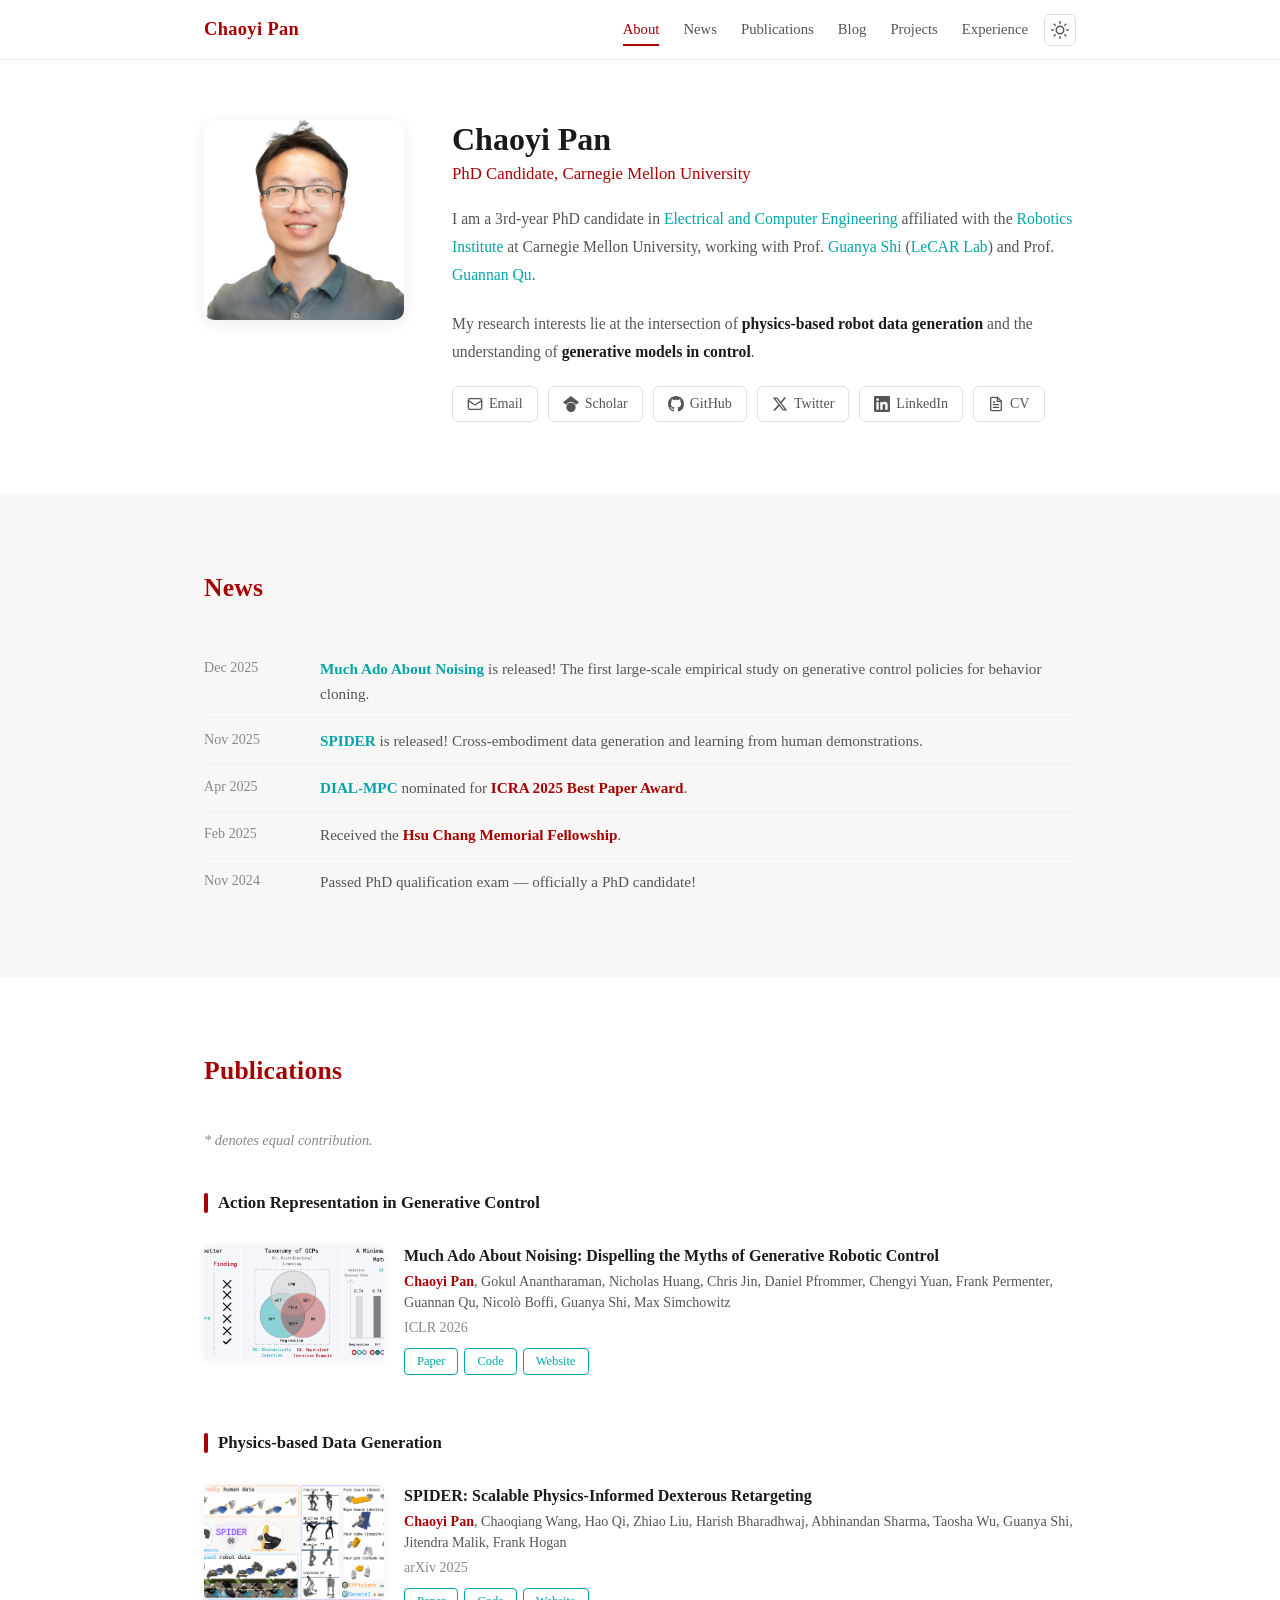
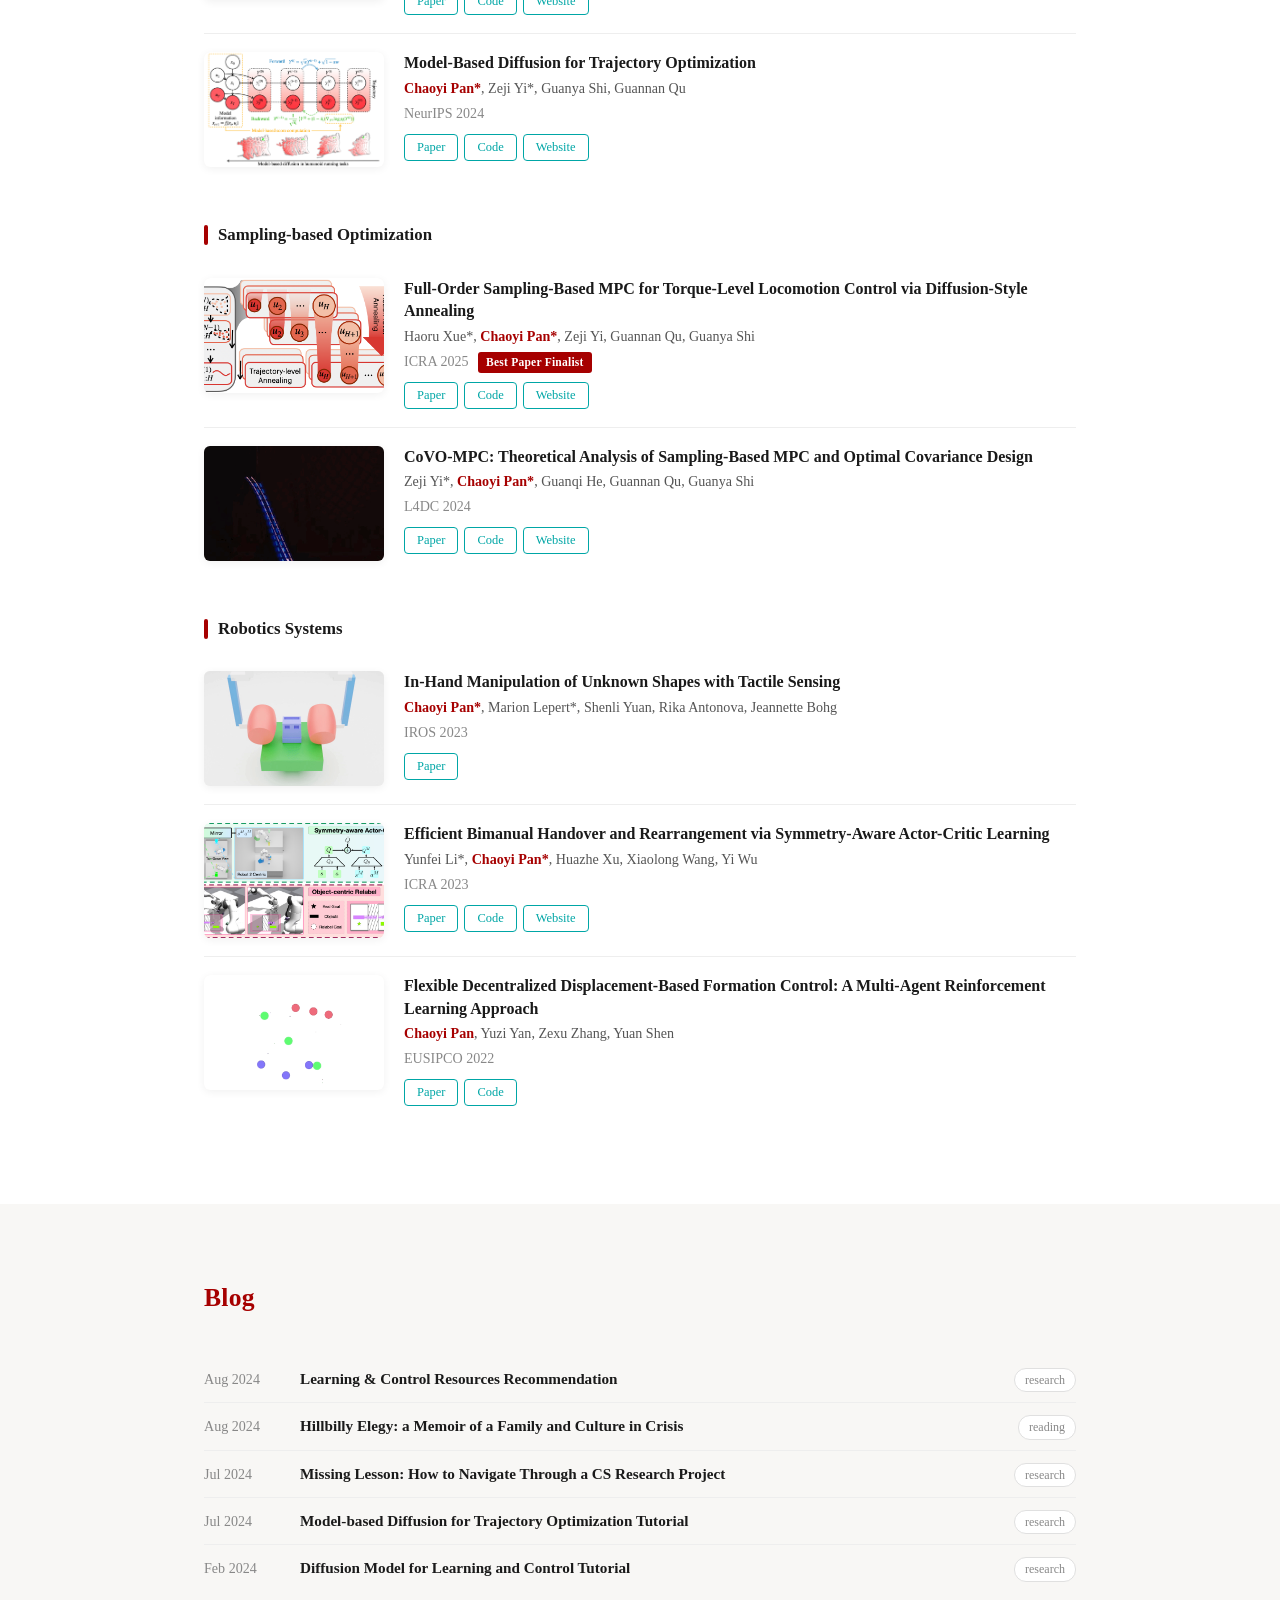
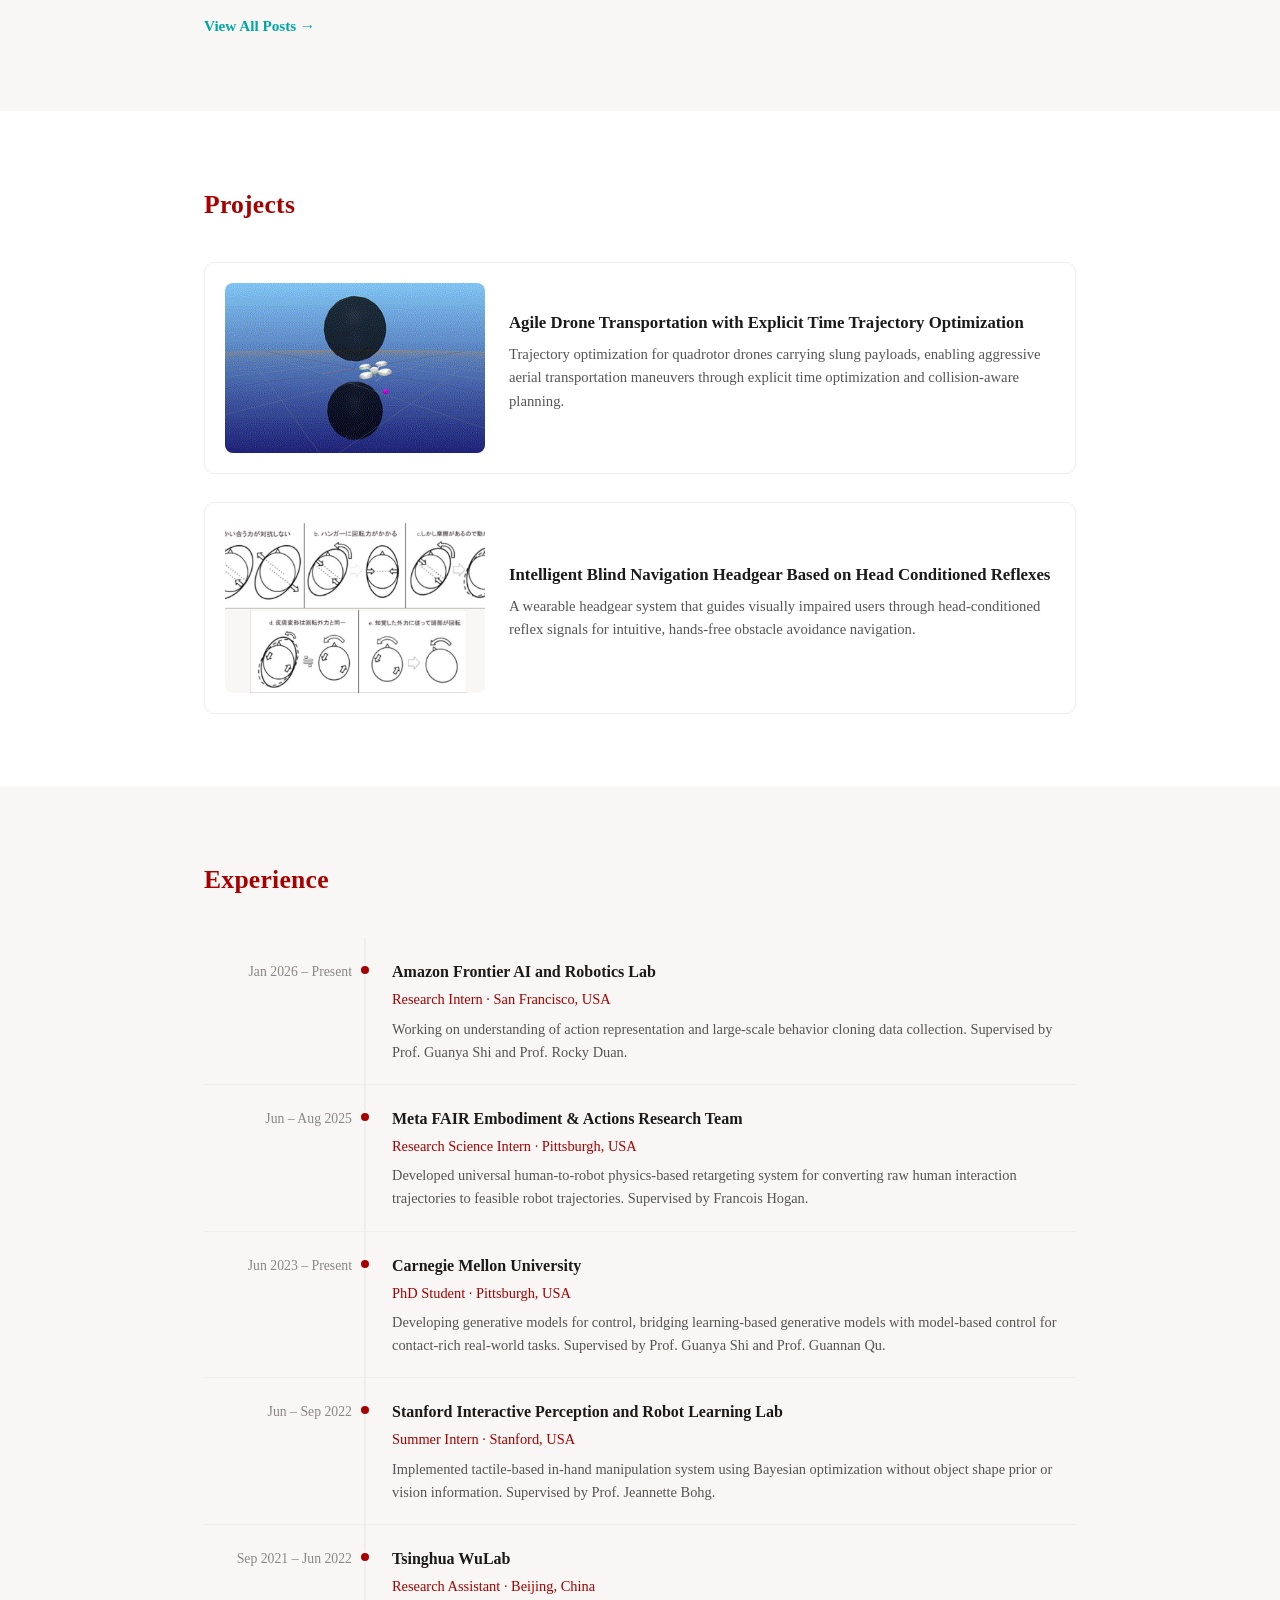
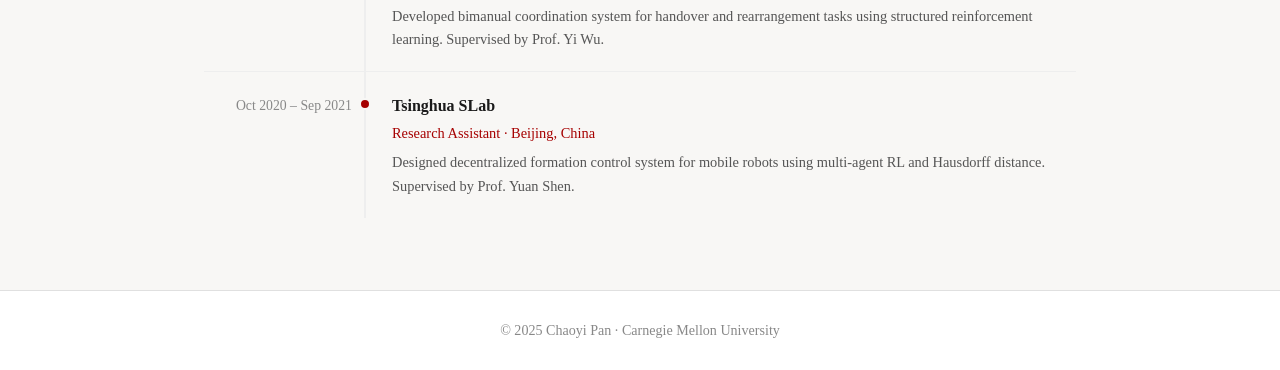
==== index.html @ b3ef7103 ":zap: init website" ====
<!DOCTYPE html>
<html lang="en">
<head>
  <meta charset="UTF-8">
  <meta name="viewport" content="width=device-width, initial-scale=1.0">
  <title>Chaoyi Pan - Carnegie Mellon University</title>
  <meta name="description" content="Chaoyi Pan is a PhD candidate in ECE at Carnegie Mellon University, researching physics-based robot data generation and generative models in control.">
  <meta name="author" content="Chaoyi Pan">
  <meta property="og:title" content="Chaoyi Pan - Carnegie Mellon University">
  <meta property="og:description" content="PhD candidate researching physics-based robot data generation and generative models in control.">
  <meta property="og:type" content="website">
  <link rel="stylesheet" href="css/style.css">
  <script>
    (function() {
      var theme = localStorage.getItem('theme') ||
        (window.matchMedia('(prefers-color-scheme: dark)').matches ? 'dark' : 'light');
      document.documentElement.setAttribute('data-theme', theme);
    })();
  </script>
</head>
<body>

  <!-- Navigation -->
  <nav class="navbar">
    <div class="container">
      <a class="nav-brand" href="#">Chaoyi Pan</a>
      <div class="nav-right">
        <div class="nav-links">
          <a href="#about">About</a>
          <a href="#news">News</a>
          <a href="#publications">Publications</a>
          <a href="#blog">Blog</a>
          <a href="#projects">Projects</a>
          <a href="#experience">Experience</a>
        </div>
        <button class="theme-toggle" aria-label="Toggle theme">
          <svg class="icon-sun" width="18" height="18" viewBox="0 0 24 24" fill="none" stroke="currentColor" stroke-width="2" stroke-linecap="round" stroke-linejoin="round"><circle cx="12" cy="12" r="5"/><line x1="12" y1="1" x2="12" y2="3"/><line x1="12" y1="21" x2="12" y2="23"/><line x1="4.22" y1="4.22" x2="5.64" y2="5.64"/><line x1="18.36" y1="18.36" x2="19.78" y2="19.78"/><line x1="1" y1="12" x2="3" y2="12"/><line x1="21" y1="12" x2="23" y2="12"/><line x1="4.22" y1="19.78" x2="5.64" y2="18.36"/><line x1="18.36" y1="5.64" x2="19.78" y2="4.22"/></svg>
          <svg class="icon-moon" width="18" height="18" viewBox="0 0 24 24" fill="none" stroke="currentColor" stroke-width="2" stroke-linecap="round" stroke-linejoin="round"><path d="M21 12.79A9 9 0 1 1 11.21 3 7 7 0 0 0 21 12.79z"/></svg>
        </button>
        <button class="nav-toggle" aria-label="Toggle navigation" aria-expanded="false">
          <span></span>
          <span></span>
          <span></span>
        </button>
      </div>
    </div>
  </nav>

  <!-- About -->
  <section id="about" class="section">
    <div class="container">
      <div class="about-grid">
        <div class="portrait-wrapper">
          <img src="assets/portrait.png" alt="Chaoyi Pan" width="200" height="200">
        </div>
        <div class="about-content">
          <h1 class="about-name">Chaoyi Pan</h1>
          <p class="about-title">PhD Candidate, Carnegie Mellon University</p>
          <p class="about-bio">
            I am a 3rd-year PhD candidate in
            <a href="https://www.ece.cmu.edu/" target="_blank" rel="noopener">Electrical and Computer Engineering</a>
            affiliated with the
            <a href="https://www.ri.cmu.edu" target="_blank" rel="noopener">Robotics Institute</a>
            at Carnegie Mellon University, working with Prof.
            <a href="http://www.gshi.me/" target="_blank" rel="noopener">Guanya Shi</a>
            (<a href="https://lecar-lab.github.io" target="_blank" rel="noopener">LeCAR Lab</a>) and Prof.
            <a href="https://www.guannanqu.com/" target="_blank" rel="noopener">Guannan Qu</a>.
          </p>
          <p class="about-bio">
            My research interests lie at the intersection of <strong>physics-based robot data generation</strong> and the understanding of <strong>generative models in control</strong>.
          </p>
          <div class="social-links">
            <a href="mailto:chaoyip@andrew.cmu.edu">
              <svg viewBox="0 0 24 24" fill="none" stroke="currentColor" stroke-width="2" stroke-linecap="round" stroke-linejoin="round"><rect x="2" y="4" width="20" height="16" rx="2"/><path d="m22 7-8.97 5.7a1.94 1.94 0 0 1-2.06 0L2 7"/></svg>
              Email
            </a>
            <a href="https://scholar.google.com/citations?user=lJNKzEMAAAAJ&hl=en&oi=ao" target="_blank" rel="noopener">
              <svg viewBox="0 0 24 24" fill="currentColor"><path d="M12 24a7 7 0 1 1 0-14 7 7 0 0 1 0 14zm0-24L0 9.5l4.838 3.94A8 8 0 0 1 12 9a8 8 0 0 1 7.162 4.44L24 9.5z"/></svg>
              Scholar
            </a>
            <a href="https://github.com/jc-bao" target="_blank" rel="noopener">
              <svg viewBox="0 0 24 24" fill="currentColor"><path d="M12 0C5.37 0 0 5.37 0 12c0 5.31 3.435 9.795 8.205 11.385.6.105.825-.255.825-.57 0-.285-.015-1.23-.015-2.235-3.015.555-3.795-.735-4.035-1.41-.135-.345-.72-1.41-1.23-1.695-.42-.225-1.02-.78-.015-.795.945-.015 1.62.87 1.845 1.23 1.08 1.815 2.805 1.305 3.495.99.105-.78.42-1.305.765-1.605-2.67-.3-5.46-1.335-5.46-5.925 0-1.305.465-2.385 1.23-3.225-.12-.3-.54-1.53.12-3.18 0 0 1.005-.315 3.3 1.23.96-.27 1.98-.405 3-.405s2.04.135 3 .405c2.295-1.56 3.3-1.23 3.3-1.23.66 1.65.24 2.88.12 3.18.765.84 1.23 1.905 1.23 3.225 0 4.605-2.805 5.625-5.475 5.925.435.375.81 1.095.81 2.22 0 1.605-.015 2.895-.015 3.3 0 .315.225.69.825.57A12.02 12.02 0 0 0 24 12c0-6.63-5.37-12-12-12z"/></svg>
              GitHub
            </a>
            <a href="https://twitter.com/ChaoyiPan" target="_blank" rel="noopener">
              <svg viewBox="0 0 24 24" fill="currentColor"><path d="M18.244 2.25h3.308l-7.227 8.26 8.502 11.24H16.17l-5.214-6.817L4.99 21.75H1.68l7.73-8.835L1.254 2.25H8.08l4.713 6.231zm-1.161 17.52h1.833L7.084 4.126H5.117z"/></svg>
              Twitter
            </a>
            <a href="https://www.linkedin.com/in/chaoyi-pan-cmu" target="_blank" rel="noopener">
              <svg viewBox="0 0 24 24" fill="currentColor"><path d="M20.447 20.452h-3.554v-5.569c0-1.328-.027-3.037-1.852-3.037-1.853 0-2.136 1.445-2.136 2.939v5.667H9.351V9h3.414v1.561h.046c.477-.9 1.637-1.85 3.37-1.85 3.601 0 4.267 2.37 4.267 5.455v6.286zM5.337 7.433a2.062 2.062 0 0 1-2.063-2.065 2.064 2.064 0 1 1 2.063 2.065zm1.782 13.019H3.555V9h3.564v11.452zM22.225 0H1.771C.792 0 0 .774 0 1.729v20.542C0 23.227.792 24 1.771 24h20.451C23.2 24 24 23.227 24 22.271V1.729C24 .774 23.2 0 22.222 0h.003z"/></svg>
              LinkedIn
            </a>
            <a href="assets/resume.pdf">
              <svg viewBox="0 0 24 24" fill="none" stroke="currentColor" stroke-width="2" stroke-linecap="round" stroke-linejoin="round"><path d="M14 2H6a2 2 0 0 0-2 2v16a2 2 0 0 0 2 2h12a2 2 0 0 0 2-2V8z"/><polyline points="14 2 14 8 20 8"/><line x1="16" y1="13" x2="8" y2="13"/><line x1="16" y1="17" x2="8" y2="17"/><polyline points="10 9 9 9 8 9"/></svg>
              CV
            </a>
          </div>
        </div>
      </div>
    </div>
  </section>

  <!-- News -->
  <section id="news" class="section section-alt">
    <div class="container">
      <h2 class="section-title">News</h2>
      <ul class="news-list">
        <li>
          <span class="news-date">Dec 2025</span>
          <span class="news-content">
            <a href="https://simchowitzlabpublic.github.io/much-ado-about-noising-project/">Much Ado About Noising</a> is released! The first large-scale empirical study on generative control policies for behavior cloning.
          </span>
        </li>
        <li>
          <span class="news-date">Nov 2025</span>
          <span class="news-content">
            <a href="https://jc-bao.github.io/spider-project/">SPIDER</a> is released! Cross-embodiment data generation and learning from human demonstrations.
          </span>
        </li>
        <li>
          <span class="news-date">Apr 2025</span>
          <span class="news-content">
            <a href="https://lecar-lab.github.io/dial-mpc/">DIAL-MPC</a> nominated for <span class="news-highlight">ICRA 2025 Best Paper Award</span>.
          </span>
        </li>
        <li>
          <span class="news-date">Feb 2025</span>
          <span class="news-content">
            Received the <span class="news-highlight">Hsu Chang Memorial Fellowship</span>.
          </span>
        </li>
        <li>
          <span class="news-date">Nov 2024</span>
          <span class="news-content">
            Passed PhD qualification exam &mdash; officially a PhD candidate!
          </span>
        </li>
      </ul>
    </div>
  </section>

  <!-- Publications -->
  <section id="publications" class="section">
    <div class="container">
      <h2 class="section-title">Publications</h2>
      <p class="pub-note">* denotes equal contribution.</p>

      <!-- Action Representation in Generative Control -->
      <h3 class="research-direction">Action Representation in Generative Control</h3>
      <div class="pub-list">

        <div class="pub-entry">
          <div class="pub-thumb">
            <img src="assets/pub/much-ado.png" alt="Much Ado About Noising teaser" loading="lazy">
          </div>
          <div class="pub-info">
            <h4 class="pub-title">Much Ado About Noising: Dispelling the Myths of Generative Robotic Control</h4>
            <p class="pub-authors"><span class="me">Chaoyi Pan</span>, Gokul Anantharaman, Nicholas Huang, Chris Jin, Daniel Pfrommer, Chengyi Yuan, Frank Permenter, Guannan Qu, Nicolò Boffi, Guanya Shi, Max Simchowitz</p>
            <p class="pub-venue">ICLR 2026</p>
            <div class="pub-links">
              <a href="https://arxiv.org/abs/2512.01809" target="_blank" rel="noopener">Paper</a>
              <a href="https://github.com/simchowitzlabpublic/much-ado-about-noising" target="_blank" rel="noopener">Code</a>
              <a href="https://simchowitzlabpublic.github.io/much-ado-about-noising-project/" target="_blank" rel="noopener">Website</a>
            </div>
          </div>
        </div>

      </div>

      <!-- Physics-based Data Generation -->
      <h3 class="research-direction">Physics-based Data Generation</h3>
      <div class="pub-list">

        <div class="pub-entry">
          <div class="pub-thumb">
            <img src="assets/pub/spider.png" alt="SPIDER teaser" loading="lazy">
          </div>
          <div class="pub-info">
            <h4 class="pub-title">SPIDER: Scalable Physics-Informed Dexterous Retargeting</h4>
            <p class="pub-authors"><span class="me">Chaoyi Pan</span>, Chaoqiang Wang, Hao Qi, Zhiao Liu, Harish Bharadhwaj, Abhinandan Sharma, Taosha Wu, Guanya Shi, Jitendra Malik, Frank Hogan</p>
            <p class="pub-venue">arXiv 2025</p>
            <div class="pub-links">
              <a href="https://arxiv.org/abs/2511.09484" target="_blank" rel="noopener">Paper</a>
              <a href="https://github.com/jc-bao/spider" target="_blank" rel="noopener">Code</a>
              <a href="https://jc-bao.github.io/spider-project" target="_blank" rel="noopener">Website</a>
            </div>
          </div>
        </div>

        <div class="pub-entry">
          <div class="pub-thumb">
            <img src="assets/pub/mbd.png" alt="Model-based Diffusion teaser" loading="lazy">
          </div>
          <div class="pub-info">
            <h4 class="pub-title">Model-Based Diffusion for Trajectory Optimization</h4>
            <p class="pub-authors"><span class="me">Chaoyi Pan*</span>, Zeji Yi*, Guanya Shi, Guannan Qu</p>
            <p class="pub-venue">NeurIPS 2024</p>
            <div class="pub-links">
              <a href="https://drive.google.com/file/d/1kPjD79Cfr9spWulWNVFMRHqTE-mjbGAp/view?usp=sharing" target="_blank" rel="noopener">Paper</a>
              <a href="https://github.com/LeCAR-Lab/model-based-diffusion" target="_blank" rel="noopener">Code</a>
              <a href="https://lecar-lab.github.io/mbd/" target="_blank" rel="noopener">Website</a>
            </div>
          </div>
        </div>

      </div>

      <!-- Sampling-based Optimization -->
      <h3 class="research-direction">Sampling-based Optimization</h3>
      <div class="pub-list">

        <div class="pub-entry">
          <div class="pub-thumb">
            <img src="assets/pub/dial-mpc.png" alt="DIAL-MPC teaser" loading="lazy">
          </div>
          <div class="pub-info">
            <h4 class="pub-title">Full-Order Sampling-Based MPC for Torque-Level Locomotion Control via Diffusion-Style Annealing</h4>
            <p class="pub-authors">Haoru Xue*, <span class="me">Chaoyi Pan*</span>, Zeji Yi, Guannan Qu, Guanya Shi</p>
            <p class="pub-venue">ICRA 2025 <span class="pub-badge">Best Paper Finalist</span></p>
            <div class="pub-links">
              <a href="https://arxiv.org/abs/2409.15610" target="_blank" rel="noopener">Paper</a>
              <a href="https://github.com/LeCAR-Lab/dial-mpc" target="_blank" rel="noopener">Code</a>
              <a href="https://lecar-lab.github.io/dial-mpc/" target="_blank" rel="noopener">Website</a>
            </div>
          </div>
        </div>

        <div class="pub-entry">
          <div class="pub-thumb">
            <img src="assets/pub/covo-mpc.gif" alt="CoVO-MPC teaser" loading="lazy">
          </div>
          <div class="pub-info">
            <h4 class="pub-title">CoVO-MPC: Theoretical Analysis of Sampling-Based MPC and Optimal Covariance Design</h4>
            <p class="pub-authors">Zeji Yi*, <span class="me">Chaoyi Pan*</span>, Guanqi He, Guannan Qu, Guanya Shi</p>
            <p class="pub-venue">L4DC 2024</p>
            <div class="pub-links">
              <a href="https://arxiv.org/abs/2401.07369" target="_blank" rel="noopener">Paper</a>
              <a href="https://github.com/LeCAR-Lab/quadjax" target="_blank" rel="noopener">Code</a>
              <a href="https://lecar-lab.github.io/CoVO-MPC/" target="_blank" rel="noopener">Website</a>
            </div>
          </div>
        </div>

      </div>

      <!-- Robotics Systems -->
      <h3 class="research-direction">Robotics Systems</h3>
      <div class="pub-list">

        <div class="pub-entry">
          <div class="pub-thumb">
            <img src="assets/pub/tactile.gif" alt="In-Hand Manipulation teaser" loading="lazy">
          </div>
          <div class="pub-info">
            <h4 class="pub-title">In-Hand Manipulation of Unknown Shapes with Tactile Sensing</h4>
            <p class="pub-authors"><span class="me">Chaoyi Pan*</span>, Marion Lepert*, Shenli Yuan, Rika Antonova, Jeannette Bohg</p>
            <p class="pub-venue">IROS 2023</p>
            <div class="pub-links">
              <a href="https://arxiv.org/pdf/2210.13403.pdf" target="_blank" rel="noopener">Paper</a>
            </div>
          </div>
        </div>

        <div class="pub-entry">
          <div class="pub-thumb">
            <img src="assets/pub/bimanual.png" alt="Bimanual Handover teaser" loading="lazy">
          </div>
          <div class="pub-info">
            <h4 class="pub-title">Efficient Bimanual Handover and Rearrangement via Symmetry-Aware Actor-Critic Learning</h4>
            <p class="pub-authors">Yunfei Li*, <span class="me">Chaoyi Pan*</span>, Huazhe Xu, Xiaolong Wang, Yi Wu</p>
            <p class="pub-venue">ICRA 2023</p>
            <div class="pub-links">
              <a href="https://drive.google.com/file/d/1ISJ2yjqeuiUgA4wzdI3Gbi_AN5k_RKGP/view?usp=sharing" target="_blank" rel="noopener">Paper</a>
              <a href="https://github.com/jc-bao/srl" target="_blank" rel="noopener">Code</a>
              <a href="https://sites.google.com/view/bimanual/" target="_blank" rel="noopener">Website</a>
            </div>
          </div>
        </div>

        <div class="pub-entry">
          <div class="pub-thumb">
            <img src="assets/pub/formation.gif" alt="Formation Control teaser" loading="lazy">
          </div>
          <div class="pub-info">
            <h4 class="pub-title">Flexible Decentralized Displacement-Based Formation Control: A Multi-Agent Reinforcement Learning Approach</h4>
            <p class="pub-authors"><span class="me">Chaoyi Pan</span>, Yuzi Yan, Zexu Zhang, Yuan Shen</p>
            <p class="pub-venue">EUSIPCO 2022</p>
            <div class="pub-links">
              <a href="https://ieeexplore.ieee.org/stamp/stamp.jsp?tp=&arnumber=9909889" target="_blank" rel="noopener">Paper</a>
              <a href="https://github.com/jc-bao/gym-formation" target="_blank" rel="noopener">Code</a>
            </div>
          </div>
        </div>

      </div>

    </div>
  </section>

  <!-- Blog -->
  <section id="blog" class="section section-alt">
    <div class="container">
      <h2 class="section-title">Blog</h2>
      <div class="blog-preview-list">
        <a href="blog.html#resources" class="blog-preview-item">
          <span class="blog-preview-date">Aug 2024</span>
          <span class="blog-preview-title">Learning &amp; Control Resources Recommendation</span>
          <span class="blog-preview-tag">research</span>
        </a>
        <a href="blog.html#hillbilly-elegy" class="blog-preview-item">
          <span class="blog-preview-date">Aug 2024</span>
          <span class="blog-preview-title">Hillbilly Elegy: a Memoir of a Family and Culture in Crisis</span>
          <span class="blog-preview-tag">reading</span>
        </a>
        <a href="blog.html#missing-lesson" class="blog-preview-item">
          <span class="blog-preview-date">Jul 2024</span>
          <span class="blog-preview-title">Missing Lesson: How to Navigate Through a CS Research Project</span>
          <span class="blog-preview-tag">research</span>
        </a>
        <a href="blog.html#mbd-tutorial" class="blog-preview-item">
          <span class="blog-preview-date">Jul 2024</span>
          <span class="blog-preview-title">Model-based Diffusion for Trajectory Optimization Tutorial</span>
          <span class="blog-preview-tag">research</span>
        </a>
        <a href="blog.html#diffusion-tutorial" class="blog-preview-item">
          <span class="blog-preview-date">Feb 2024</span>
          <span class="blog-preview-title">Diffusion Model for Learning and Control Tutorial</span>
          <span class="blog-preview-tag">research</span>
        </a>
      </div>
      <a href="blog.html" class="blog-view-all">View All Posts &rarr;</a>
    </div>
  </section>

  <!-- Projects -->
  <section id="projects" class="section">
    <div class="container">
      <h2 class="section-title">Projects</h2>
      <div class="project-grid">

        <div class="project-card">
          <div class="project-thumb">
            <img src="assets/proj/drone.gif" alt="Agile Drone Transportation" loading="lazy">
          </div>
          <div class="project-info">
            <h4 class="project-title">Agile Drone Transportation with Explicit Time Trajectory Optimization</h4>
            <p class="project-tldr">Trajectory optimization for quadrotor drones carrying slung payloads, enabling aggressive aerial transportation maneuvers through explicit time optimization and collision-aware planning.</p>
          </div>
        </div>

        <div class="project-card">
          <div class="project-thumb">
            <img src="assets/proj/blind-nav.png" alt="Blind Navigation Headgear" loading="lazy">
          </div>
          <div class="project-info">
            <h4 class="project-title">Intelligent Blind Navigation Headgear Based on Head Conditioned Reflexes</h4>
            <p class="project-tldr">A wearable headgear system that guides visually impaired users through head-conditioned reflex signals for intuitive, hands-free obstacle avoidance navigation.</p>
          </div>
        </div>

      </div>
    </div>
  </section>

  <!-- Experience -->
  <section id="experience" class="section section-alt">
    <div class="container">
      <h2 class="section-title">Experience</h2>
      <div class="exp-list">

        <div class="exp-entry">
          <div class="exp-date">Jan 2026 &ndash; Present</div>
          <div class="exp-info">
            <h4 class="exp-org">Amazon Frontier AI and Robotics Lab</h4>
            <p class="exp-role">Research Intern &middot; San Francisco, USA</p>
            <p class="exp-desc">Working on understanding of action representation and large-scale behavior cloning data collection. Supervised by Prof. Guanya Shi and Prof. Rocky Duan.</p>
          </div>
        </div>

        <div class="exp-entry">
          <div class="exp-date">Jun &ndash; Aug 2025</div>
          <div class="exp-info">
            <h4 class="exp-org">Meta FAIR Embodiment &amp; Actions Research Team</h4>
            <p class="exp-role">Research Science Intern &middot; Pittsburgh, USA</p>
            <p class="exp-desc">Developed universal human-to-robot physics-based retargeting system for converting raw human interaction trajectories to feasible robot trajectories. Supervised by Francois Hogan.</p>
          </div>
        </div>

        <div class="exp-entry">
          <div class="exp-date">Jun 2023 &ndash; Present</div>
          <div class="exp-info">
            <h4 class="exp-org">Carnegie Mellon University</h4>
            <p class="exp-role">PhD Student &middot; Pittsburgh, USA</p>
            <p class="exp-desc">Developing generative models for control, bridging learning-based generative models with model-based control for contact-rich real-world tasks. Supervised by Prof. Guanya Shi and Prof. Guannan Qu.</p>
          </div>
        </div>

        <div class="exp-entry">
          <div class="exp-date">Jun &ndash; Sep 2022</div>
          <div class="exp-info">
            <h4 class="exp-org">Stanford Interactive Perception and Robot Learning Lab</h4>
            <p class="exp-role">Summer Intern &middot; Stanford, USA</p>
            <p class="exp-desc">Implemented tactile-based in-hand manipulation system using Bayesian optimization without object shape prior or vision information. Supervised by Prof. Jeannette Bohg.</p>
          </div>
        </div>

        <div class="exp-entry">
          <div class="exp-date">Sep 2021 &ndash; Jun 2022</div>
          <div class="exp-info">
            <h4 class="exp-org">Tsinghua WuLab</h4>
            <p class="exp-role">Research Assistant &middot; Beijing, China</p>
            <p class="exp-desc">Developed bimanual coordination system for handover and rearrangement tasks using structured reinforcement learning. Supervised by Prof. Yi Wu.</p>
          </div>
        </div>

        <div class="exp-entry">
          <div class="exp-date">Oct 2020 &ndash; Sep 2021</div>
          <div class="exp-info">
            <h4 class="exp-org">Tsinghua SLab</h4>
            <p class="exp-role">Research Assistant &middot; Beijing, China</p>
            <p class="exp-desc">Designed decentralized formation control system for mobile robots using multi-agent RL and Hausdorff distance. Supervised by Prof. Yuan Shen.</p>
          </div>
        </div>

      </div>
    </div>
  </section>

  <!-- Footer -->
  <footer class="footer">
    <div class="container">
      &copy; 2025 Chaoyi Pan &middot; Carnegie Mellon University
    </div>
  </footer>

  <script src="js/main.js"></script>
</body>
</html>
---- css/style.css ----
/* ===== Reset & Variables ===== */
*, *::before, *::after {
  margin: 0;
  padding: 0;
  box-sizing: border-box;
}

:root {
  --primary: #A60000;
  --primary-light: #c41919;
  --primary-dark: #8a0000;
  --contrary: #00A6A6;
  --contrary-light: #00c4c4;
  --contrary-dark: #008a8a;
  --text: #1a1a1a;
  --text-secondary: #555;
  --text-light: #888;
  --bg: #ffffff;
  --bg-alt: #f8f7f5;
  --border: #e0e0e0;
  --border-light: #eee;
  --navbar-bg: rgba(255, 255, 255, 0.92);
  --nav-dropdown-bg: rgba(255, 255, 255, 0.98);
  --card-bg: #ffffff;
  --font-main: 'Palatino', 'Palatino Linotype', 'Book Antiqua', Georgia, serif;
}

[data-theme="dark"] {
  --primary: #e05050;
  --primary-light: #ff6b6b;
  --primary-dark: #cc3333;
  --contrary: #00d4d4;
  --contrary-light: #00f0f0;
  --contrary-dark: #00b0b0;
  --text: #e0e0e0;
  --text-secondary: #aaa;
  --text-light: #777;
  --bg: #121212;
  --bg-alt: #1a1a1a;
  --border: #333;
  --border-light: #2a2a2a;
  --navbar-bg: rgba(18, 18, 18, 0.92);
  --nav-dropdown-bg: rgba(18, 18, 18, 0.98);
  --card-bg: #1e1e1e;
}

html {
  scroll-behavior: smooth;
  scroll-padding-top: 72px;
}

body {
  font-family: var(--font-main);
  font-size: 16px;
  line-height: 1.7;
  color: var(--text);
  background: var(--bg);
  transition: background 0.3s, color 0.3s;
}

a {
  color: var(--contrary);
  text-decoration: none;
  transition: color 0.2s;
}

a:hover {
  color: var(--contrary-dark);
}

img {
  max-width: 100%;
  height: auto;
}

/* ===== Layout ===== */
.container {
  max-width: 920px;
  margin: 0 auto;
  padding: 0 24px;
}

.section {
  padding: 72px 0;
  background: var(--bg);
  transition: background 0.3s;
}

.section-alt {
  background: var(--bg-alt);
}

.section-title {
  font-size: 1.6rem;
  color: var(--primary);
  margin-bottom: 36px;
  font-weight: 700;
  letter-spacing: 0.01em;
}

/* ===== Navigation ===== */
.navbar {
  position: fixed;
  top: 0;
  left: 0;
  right: 0;
  z-index: 1000;
  background: var(--navbar-bg);
  backdrop-filter: blur(12px);
  -webkit-backdrop-filter: blur(12px);
  border-bottom: 1px solid var(--border-light);
  height: 60px;
  display: flex;
  align-items: center;
  transition: background 0.3s, border-color 0.3s;
}

.navbar .container {
  display: flex;
  justify-content: space-between;
  align-items: center;
  width: 100%;
}

.nav-brand {
  font-size: 1.15rem;
  font-weight: 700;
  color: var(--primary);
  text-decoration: none;
  letter-spacing: 0.02em;
}

.nav-brand:hover {
  color: var(--primary-dark);
}

.nav-right {
  display: flex;
  align-items: center;
  gap: 16px;
}

.nav-links {
  display: flex;
  gap: 24px;
}

.nav-links a {
  color: var(--text-secondary);
  text-decoration: none;
  font-size: 0.92rem;
  transition: color 0.2s;
  position: relative;
}

.nav-links a::after {
  content: '';
  position: absolute;
  bottom: -4px;
  left: 0;
  width: 0;
  height: 2px;
  background: var(--primary);
  transition: width 0.2s;
}

.nav-links a:hover,
.nav-links a.active {
  color: var(--primary);
}

.nav-links a:hover::after,
.nav-links a.active::after {
  width: 100%;
}

/* Theme Toggle */
.theme-toggle {
  background: none;
  border: 1px solid var(--border);
  border-radius: 6px;
  cursor: pointer;
  padding: 6px;
  display: flex;
  align-items: center;
  justify-content: center;
  color: var(--text-secondary);
  transition: all 0.2s;
  flex-shrink: 0;
}

.theme-toggle:hover {
  border-color: var(--contrary);
  color: var(--contrary);
}

.icon-moon {
  display: none;
}

[data-theme="dark"] .icon-sun {
  display: none;
}

[data-theme="dark"] .icon-moon {
  display: block;
}

/* Mobile Nav Toggle */
.nav-toggle {
  display: none;
  background: none;
  border: none;
  cursor: pointer;
  padding: 4px;
  flex-direction: column;
  gap: 5px;
}

.nav-toggle span {
  display: block;
  width: 22px;
  height: 2px;
  background: var(--text);
  border-radius: 1px;
  transition: 0.3s;
}

/* ===== About Section ===== */
#about {
  padding-top: 120px;
}

.about-grid {
  display: grid;
  grid-template-columns: 200px 1fr;
  gap: 48px;
  align-items: start;
}

.portrait-wrapper img {
  width: 200px;
  height: 200px;
  border-radius: 10px;
  object-fit: cover;
  box-shadow: 0 4px 16px rgba(0, 0, 0, 0.08);
}

.about-name {
  font-size: 2rem;
  font-weight: 700;
  color: var(--text);
  margin-bottom: 2px;
  line-height: 1.2;
}

.about-title {
  font-size: 1.05rem;
  color: var(--primary);
  margin-bottom: 16px;
  font-weight: 500;
}

.about-bio {
  color: var(--text-secondary);
  margin-bottom: 20px;
  line-height: 1.8;
  font-size: 0.98rem;
}

.about-bio a {
  color: var(--contrary);
  border-bottom: 1px solid transparent;
  transition: border-color 0.2s, color 0.2s;
}

.about-bio a:hover {
  border-bottom-color: var(--contrary);
}

.about-bio strong {
  color: var(--text);
  font-weight: 700;
}

.social-links {
  display: flex;
  flex-wrap: wrap;
  gap: 10px;
}

.social-links a {
  display: inline-flex;
  align-items: center;
  gap: 6px;
  padding: 5px 14px;
  border: 1px solid var(--border);
  border-radius: 6px;
  color: var(--text-secondary);
  text-decoration: none;
  font-size: 0.88rem;
  transition: all 0.2s;
}

.social-links a:hover {
  border-color: var(--contrary);
  color: var(--contrary);
  background: rgba(0, 166, 166, 0.04);
}

[data-theme="dark"] .social-links a:hover {
  background: rgba(0, 212, 212, 0.08);
}

.social-links svg {
  width: 16px;
  height: 16px;
  flex-shrink: 0;
}

/* ===== News Section ===== */
.news-list {
  list-style: none;
}

.news-list li {
  padding: 10px 0;
  border-bottom: 1px solid var(--border-light);
  display: flex;
  gap: 16px;
  font-size: 0.95rem;
}

.news-list li:last-child {
  border-bottom: none;
}

.news-date {
  color: var(--text-light);
  font-size: 0.88rem;
  min-width: 100px;
  flex-shrink: 0;
}

.news-content {
  color: var(--text-secondary);
}

.news-content a {
  color: var(--contrary);
  font-weight: 600;
}

.news-content a:hover {
  text-decoration: underline;
}

.news-highlight {
  color: var(--primary);
  font-weight: 600;
}

/* ===== Publications Section ===== */
.pub-note {
  color: var(--text-light);
  font-size: 0.9rem;
  margin-bottom: 8px;
  font-style: italic;
}

.research-direction {
  font-size: 1.05rem;
  color: var(--text);
  margin: 36px 0 4px;
  padding-bottom: 6px;
  font-weight: 700;
  display: flex;
  align-items: center;
  gap: 10px;
}

.research-direction::before {
  content: '';
  display: inline-block;
  width: 4px;
  height: 20px;
  background: var(--primary);
  border-radius: 2px;
  flex-shrink: 0;
}

.pub-list {
  margin-bottom: 8px;
}

.pub-entry {
  display: grid;
  grid-template-columns: 180px 1fr;
  gap: 20px;
  padding: 18px 0;
  border-bottom: 1px solid var(--border-light);
  align-items: start;
}

.pub-list .pub-entry:last-child {
  border-bottom: none;
}

.pub-thumb {
  width: 180px;
  height: 115px;
  border-radius: 6px;
  overflow: hidden;
  background: var(--bg-alt);
  box-shadow: 0 2px 8px rgba(0, 0, 0, 0.06);
  flex-shrink: 0;
}

.pub-thumb img {
  width: 100%;
  height: 100%;
  object-fit: cover;
  transition: transform 0.3s;
}

.pub-entry:hover .pub-thumb img {
  transform: scale(1.03);
}

.pub-title {
  font-size: 1rem;
  font-weight: 700;
  color: var(--text);
  margin-bottom: 3px;
  line-height: 1.4;
}

.pub-authors {
  font-size: 0.88rem;
  color: var(--text-secondary);
  margin-bottom: 3px;
  line-height: 1.5;
}

.pub-authors .me {
  font-weight: 700;
  color: var(--primary);
}

.pub-venue {
  font-size: 0.88rem;
  color: var(--text-light);
  margin-bottom: 8px;
}

.pub-badge {
  display: inline-block;
  padding: 1px 8px;
  background: var(--primary);
  color: white;
  font-size: 0.72rem;
  border-radius: 3px;
  margin-left: 6px;
  font-weight: 600;
  vertical-align: middle;
  letter-spacing: 0.02em;
}

.pub-links {
  display: flex;
  gap: 6px;
  flex-wrap: wrap;
}

.pub-links a {
  display: inline-block;
  padding: 2px 12px;
  border: 1px solid var(--contrary);
  color: var(--contrary);
  text-decoration: none;
  font-size: 0.78rem;
  border-radius: 4px;
  transition: all 0.2s;
  font-weight: 500;
}

.pub-links a:hover {
  background: var(--contrary);
  color: white;
}

/* ===== Blog Preview Section ===== */
.blog-preview-list {
  margin-bottom: 20px;
}

.blog-preview-item {
  display: flex;
  align-items: baseline;
  gap: 16px;
  padding: 10px 0;
  border-bottom: 1px solid var(--border-light);
  text-decoration: none;
  color: var(--text);
  transition: color 0.2s;
}

.blog-preview-item:last-child {
  border-bottom: none;
}

.blog-preview-item:hover {
  color: var(--contrary);
}

.blog-preview-item:hover .blog-preview-title {
  color: var(--contrary);
}

.blog-preview-date {
  color: var(--text-light);
  font-size: 0.88rem;
  min-width: 80px;
  flex-shrink: 0;
}

.blog-preview-title {
  font-weight: 600;
  flex: 1;
  font-size: 0.95rem;
  transition: color 0.2s;
}

.blog-preview-tag {
  font-size: 0.75rem;
  padding: 1px 10px;
  border-radius: 12px;
  background: var(--bg);
  color: var(--text-light);
  border: 1px solid var(--border);
  flex-shrink: 0;
  transition: background 0.3s, border-color 0.3s;
}

[data-theme="dark"] .blog-preview-tag {
  background: var(--card-bg);
}

.blog-view-all {
  display: inline-flex;
  align-items: center;
  gap: 4px;
  color: var(--contrary);
  font-weight: 600;
  font-size: 0.95rem;
}

.blog-view-all:hover {
  text-decoration: underline;
}

/* ===== Projects Section ===== */
.project-grid {
  display: grid;
  grid-template-columns: 1fr;
  gap: 28px;
}

.project-card {
  display: grid;
  grid-template-columns: 260px 1fr;
  gap: 24px;
  padding: 20px;
  background: var(--card-bg);
  border-radius: 10px;
  border: 1px solid var(--border-light);
  align-items: center;
  transition: box-shadow 0.3s, background 0.3s, border-color 0.3s;
}

.project-card:hover {
  box-shadow: 0 4px 20px rgba(0, 0, 0, 0.07);
}

[data-theme="dark"] .project-card:hover {
  box-shadow: 0 4px 20px rgba(0, 0, 0, 0.3);
}

.project-thumb {
  width: 260px;
  height: 170px;
  border-radius: 8px;
  overflow: hidden;
  background: var(--bg-alt);
}

.project-thumb img {
  width: 100%;
  height: 100%;
  object-fit: cover;
}

.project-title {
  font-size: 1.05rem;
  font-weight: 700;
  color: var(--text);
  margin-bottom: 8px;
  line-height: 1.4;
}

.project-tldr {
  color: var(--text-secondary);
  font-size: 0.92rem;
  margin-bottom: 12px;
  line-height: 1.6;
}

.project-links {
  display: flex;
  gap: 8px;
  flex-wrap: wrap;
}

.project-links a {
  display: inline-block;
  padding: 3px 14px;
  border: 1px solid var(--contrary);
  color: var(--contrary);
  text-decoration: none;
  font-size: 0.82rem;
  border-radius: 4px;
  transition: all 0.2s;
  font-weight: 500;
}

.project-links a:hover {
  background: var(--contrary);
  color: white;
}

/* ===== Experience Section ===== */
.exp-list {
  position: relative;
}

.exp-list::before {
  content: '';
  position: absolute;
  left: 160px;
  top: 0;
  bottom: 0;
  width: 2px;
  background: var(--border-light);
}

.exp-entry {
  display: grid;
  grid-template-columns: 148px 1fr;
  gap: 24px;
  padding: 20px 0;
  border-bottom: 1px solid var(--border-light);
  position: relative;
}

.exp-entry:last-child {
  border-bottom: none;
}

.exp-entry::after {
  content: '';
  position: absolute;
  left: 155px;
  top: 26px;
  width: 12px;
  height: 12px;
  border-radius: 50%;
  background: var(--primary);
  border: 2px solid var(--bg-alt);
  z-index: 1;
}

.exp-date {
  color: var(--text-light);
  font-size: 0.86rem;
  padding-top: 2px;
  text-align: right;
}

.exp-info {
  padding-left: 16px;
}

.exp-org {
  font-weight: 700;
  color: var(--text);
  font-size: 1rem;
  margin-bottom: 2px;
}

.exp-role {
  color: var(--primary);
  font-size: 0.9rem;
  font-weight: 500;
  margin-bottom: 6px;
}

.exp-desc {
  color: var(--text-secondary);
  font-size: 0.9rem;
  line-height: 1.6;
}

/* ===== Blog Page ===== */
.blog-page-header {
  padding-top: 120px;
  padding-bottom: 20px;
  background: var(--bg);
  transition: background 0.3s;
}

.blog-page-header .section-title {
  margin-bottom: 8px;
}

.blog-page-subtitle {
  color: var(--text-secondary);
  font-size: 0.95rem;
}

.blog-page-content {
  padding: 20px 0 72px;
  background: var(--bg);
  transition: background 0.3s;
}

.blog-entry {
  padding: 28px 0;
  border-bottom: 1px solid var(--border-light);
}

.blog-entry:last-child {
  border-bottom: none;
}

.blog-entry-title {
  font-size: 1.2rem;
  font-weight: 700;
  color: var(--text);
  margin-bottom: 8px;
}

.blog-entry-meta {
  display: flex;
  gap: 12px;
  align-items: center;
  margin-bottom: 12px;
}

.blog-entry-date {
  color: var(--text-light);
  font-size: 0.88rem;
}

.blog-entry-tag {
  font-size: 0.75rem;
  padding: 1px 10px;
  border-radius: 12px;
  background: var(--bg-alt);
  color: var(--text-light);
  border: 1px solid var(--border);
}

.blog-entry-summary {
  color: var(--text-secondary);
  font-size: 0.95rem;
  line-height: 1.7;
  margin-bottom: 12px;
}

.blog-entry-links {
  display: flex;
  gap: 8px;
  flex-wrap: wrap;
}

.blog-entry-links a {
  display: inline-block;
  padding: 3px 14px;
  border: 1px solid var(--contrary);
  color: var(--contrary);
  text-decoration: none;
  font-size: 0.82rem;
  border-radius: 4px;
  transition: all 0.2s;
  font-weight: 500;
}

.blog-entry-links a:hover {
  background: var(--contrary);
  color: white;
}

.back-link {
  display: inline-flex;
  align-items: center;
  gap: 6px;
  color: var(--contrary);
  font-size: 0.92rem;
  font-weight: 500;
  margin-bottom: 16px;
}

.back-link:hover {
  text-decoration: underline;
}

/* Blog entry title links */
.blog-entry-title a {
  color: var(--text);
  text-decoration: none;
  transition: color 0.2s;
}

.blog-entry-title a:hover {
  color: var(--contrary);
}

/* ===== Blog Post Body (rendered markdown) ===== */
.blog-post-body {
  line-height: 1.8;
  font-size: 1rem;
  color: var(--text);
}

.blog-post-body h2 {
  font-size: 1.4rem;
  font-weight: 700;
  color: var(--text);
  margin: 40px 0 16px;
  padding-bottom: 6px;
  border-bottom: 2px solid var(--border-light);
}

.blog-post-body h3 {
  font-size: 1.15rem;
  font-weight: 700;
  color: var(--text);
  margin: 32px 0 12px;
}

.blog-post-body h4 {
  font-size: 1.02rem;
  font-weight: 700;
  color: var(--text);
  margin: 24px 0 8px;
}

.blog-post-body p {
  margin: 0 0 16px;
  color: var(--text-secondary);
}

.blog-post-body a {
  color: var(--contrary);
  text-decoration: none;
  border-bottom: 1px solid transparent;
  transition: border-color 0.2s;
}

.blog-post-body a:hover {
  border-bottom-color: var(--contrary);
}

.blog-post-body strong {
  color: var(--text);
  font-weight: 700;
}

.blog-post-body em {
  font-style: italic;
}

.blog-post-body ul,
.blog-post-body ol {
  margin: 0 0 16px 24px;
  color: var(--text-secondary);
}

.blog-post-body li {
  margin-bottom: 6px;
}

.blog-post-body img {
  max-width: 100%;
  height: auto;
  border-radius: 6px;
  margin: 16px 0;
  box-shadow: 0 2px 8px rgba(0, 0, 0, 0.06);
}

[data-theme="dark"] .blog-post-body img {
  box-shadow: 0 2px 8px rgba(0, 0, 0, 0.3);
}

.blog-post-body blockquote {
  border-left: 3px solid var(--primary);
  padding: 8px 16px;
  margin: 16px 0;
  color: var(--text-secondary);
  background: var(--bg-alt);
  border-radius: 0 6px 6px 0;
}

.blog-post-body code {
  font-family: 'SF Mono', 'Fira Code', 'Consolas', monospace;
  font-size: 0.88em;
  padding: 2px 6px;
  background: var(--bg-alt);
  border: 1px solid var(--border-light);
  border-radius: 4px;
  color: var(--primary);
}

.blog-post-body pre {
  background: var(--bg-alt);
  border: 1px solid var(--border-light);
  border-radius: 6px;
  padding: 16px;
  overflow-x: auto;
  margin: 16px 0;
}

.blog-post-body pre code {
  padding: 0;
  background: none;
  border: none;
  color: var(--text);
}

.blog-post-body table {
  width: 100%;
  border-collapse: collapse;
  margin: 16px 0;
  font-size: 0.92rem;
}

.blog-post-body th,
.blog-post-body td {
  padding: 8px 12px;
  border: 1px solid var(--border);
  text-align: left;
  color: var(--text-secondary);
}

.blog-post-body th {
  background: var(--bg-alt);
  font-weight: 700;
  color: var(--text);
}

.blog-post-body table img {
  max-width: 200px;
  margin: 4px 0;
}

.blog-post-body hr {
  border: none;
  border-top: 1px solid var(--border-light);
  margin: 32px 0;
}

/* Math rendering */
.math-display {
  overflow-x: auto;
  padding: 12px 0;
  margin: 16px 0;
  text-align: center;
}

.math-inline {
  display: inline;
}

.math-error {
  color: var(--primary);
  font-family: monospace;
  font-size: 0.88em;
}

/* ===== Footer ===== */
.footer {
  padding: 28px 0;
  border-top: 1px solid var(--border);
  text-align: center;
  color: var(--text-light);
  font-size: 0.88rem;
  background: var(--bg);
  transition: background 0.3s, border-color 0.3s;
}

.footer a {
  color: var(--text-light);
}

.footer a:hover {
  color: var(--contrary);
}

/* ===== Responsive ===== */
@media (max-width: 768px) {
  .nav-toggle {
    display: flex;
  }

  .nav-links {
    display: none;
    position: absolute;
    top: 60px;
    left: 0;
    right: 0;
    background: var(--nav-dropdown-bg);
    backdrop-filter: blur(12px);
    -webkit-backdrop-filter: blur(12px);
    flex-direction: column;
    padding: 16px 24px;
    border-bottom: 1px solid var(--border);
    gap: 12px;
  }

  .nav-links.open {
    display: flex;
  }

  .about-grid {
    grid-template-columns: 1fr;
    text-align: center;
    gap: 24px;
  }

  .portrait-wrapper {
    display: flex;
    justify-content: center;
  }

  .portrait-wrapper img {
    width: 160px;
    height: 160px;
  }

  .social-links {
    justify-content: center;
  }

  .about-bio {
    text-align: left;
  }

  .pub-entry {
    grid-template-columns: 1fr;
  }

  .pub-thumb {
    width: 100%;
    height: 180px;
  }

  .project-card {
    grid-template-columns: 1fr;
  }

  .project-thumb {
    width: 100%;
    height: auto;
    aspect-ratio: 16 / 10;
  }

  .news-list li {
    flex-direction: column;
    gap: 2px;
  }

  .news-date {
    min-width: unset;
  }

  .section {
    padding: 48px 0;
  }

  #about {
    padding-top: 88px;
  }

  .section-title {
    font-size: 1.4rem;
    margin-bottom: 24px;
  }

  /* Experience timeline */
  .exp-list::before {
    display: none;
  }

  .exp-entry::after {
    display: none;
  }

  .exp-entry {
    grid-template-columns: 1fr;
    gap: 4px;
  }

  .exp-date {
    text-align: left;
  }

  .exp-info {
    padding-left: 0;
  }

  /* Blog preview */
  .blog-preview-item {
    flex-wrap: wrap;
    gap: 4px 12px;
  }

  .blog-preview-date {
    min-width: unset;
  }

  .blog-preview-tag {
    order: -1;
  }

  .blog-page-header {
    padding-top: 88px;
  }
}

@media (max-width: 480px) {
  .container {
    padding: 0 16px;
  }

  .about-name {
    font-size: 1.6rem;
  }

  .social-links a {
    padding: 4px 10px;
    font-size: 0.82rem;
  }

  .pub-links a {
    font-size: 0.75rem;
    padding: 2px 8px;
  }

  .nav-right {
    gap: 10px;
  }
}
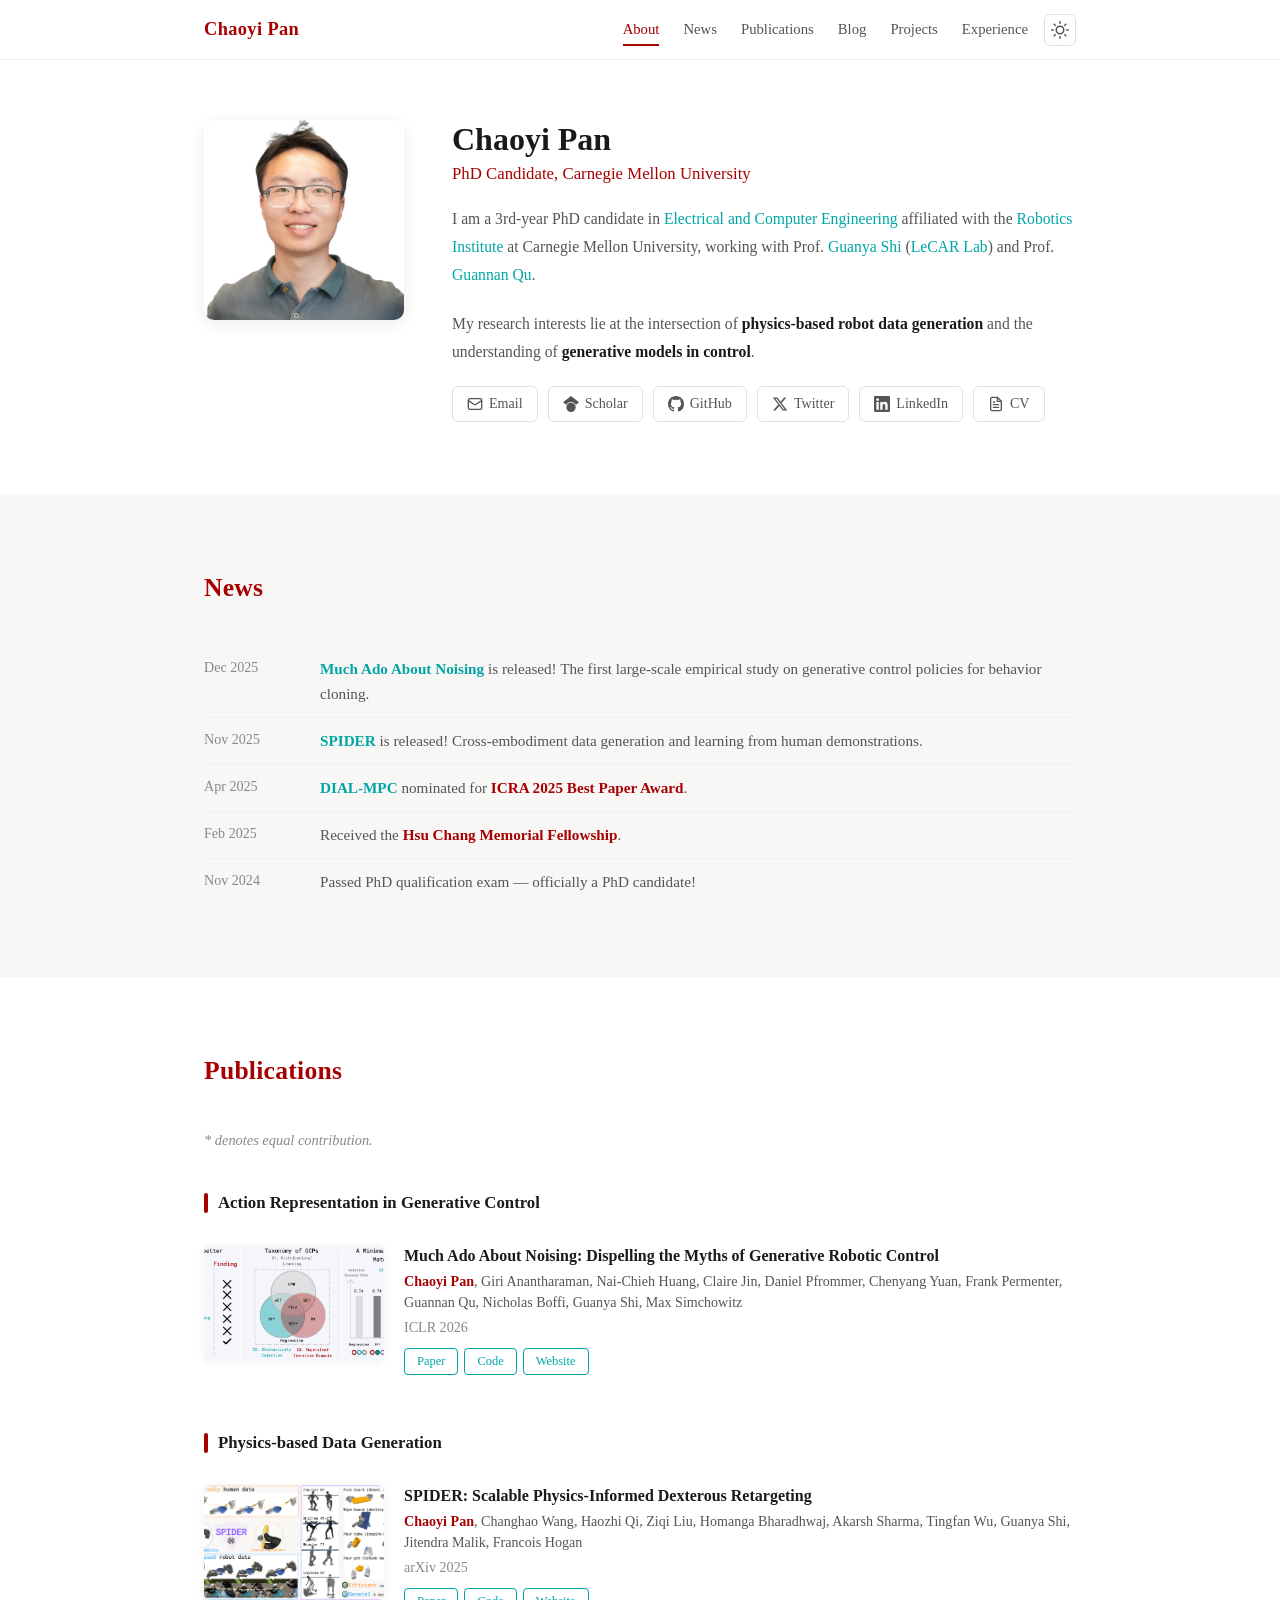
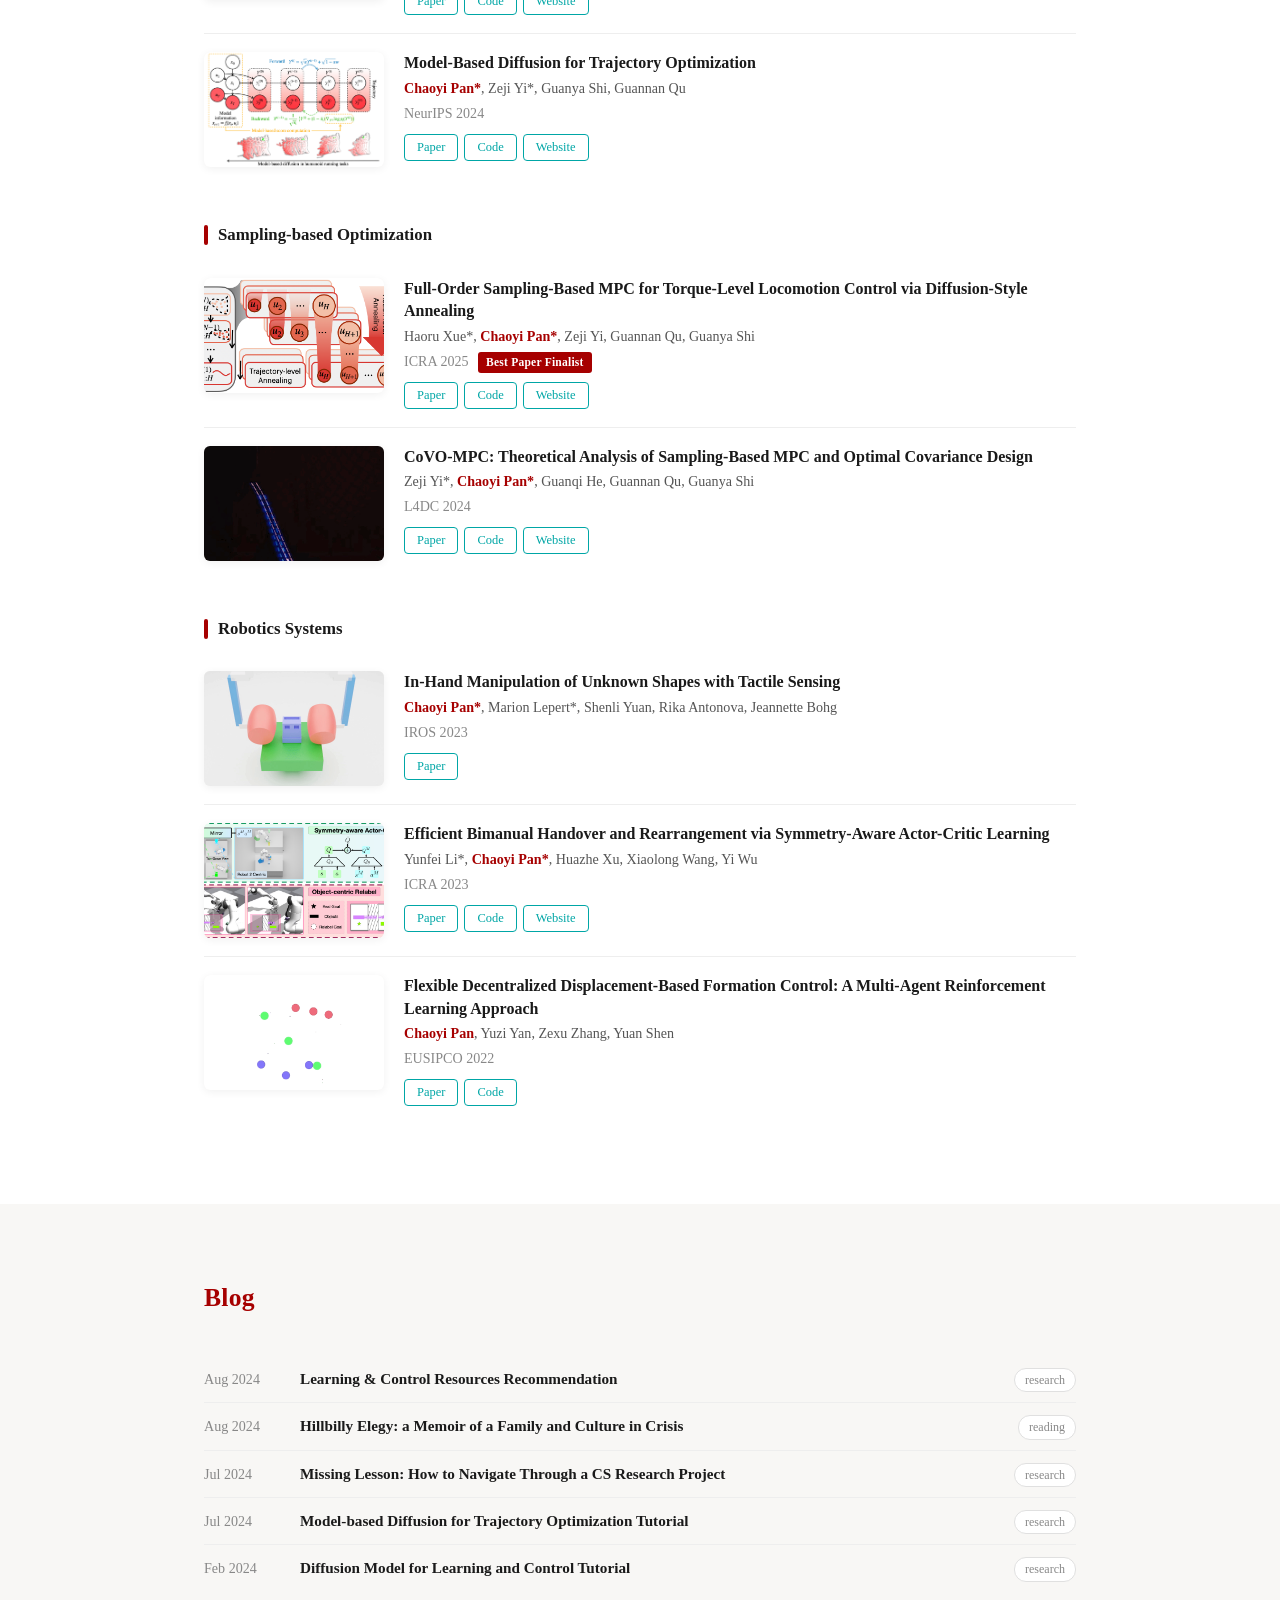
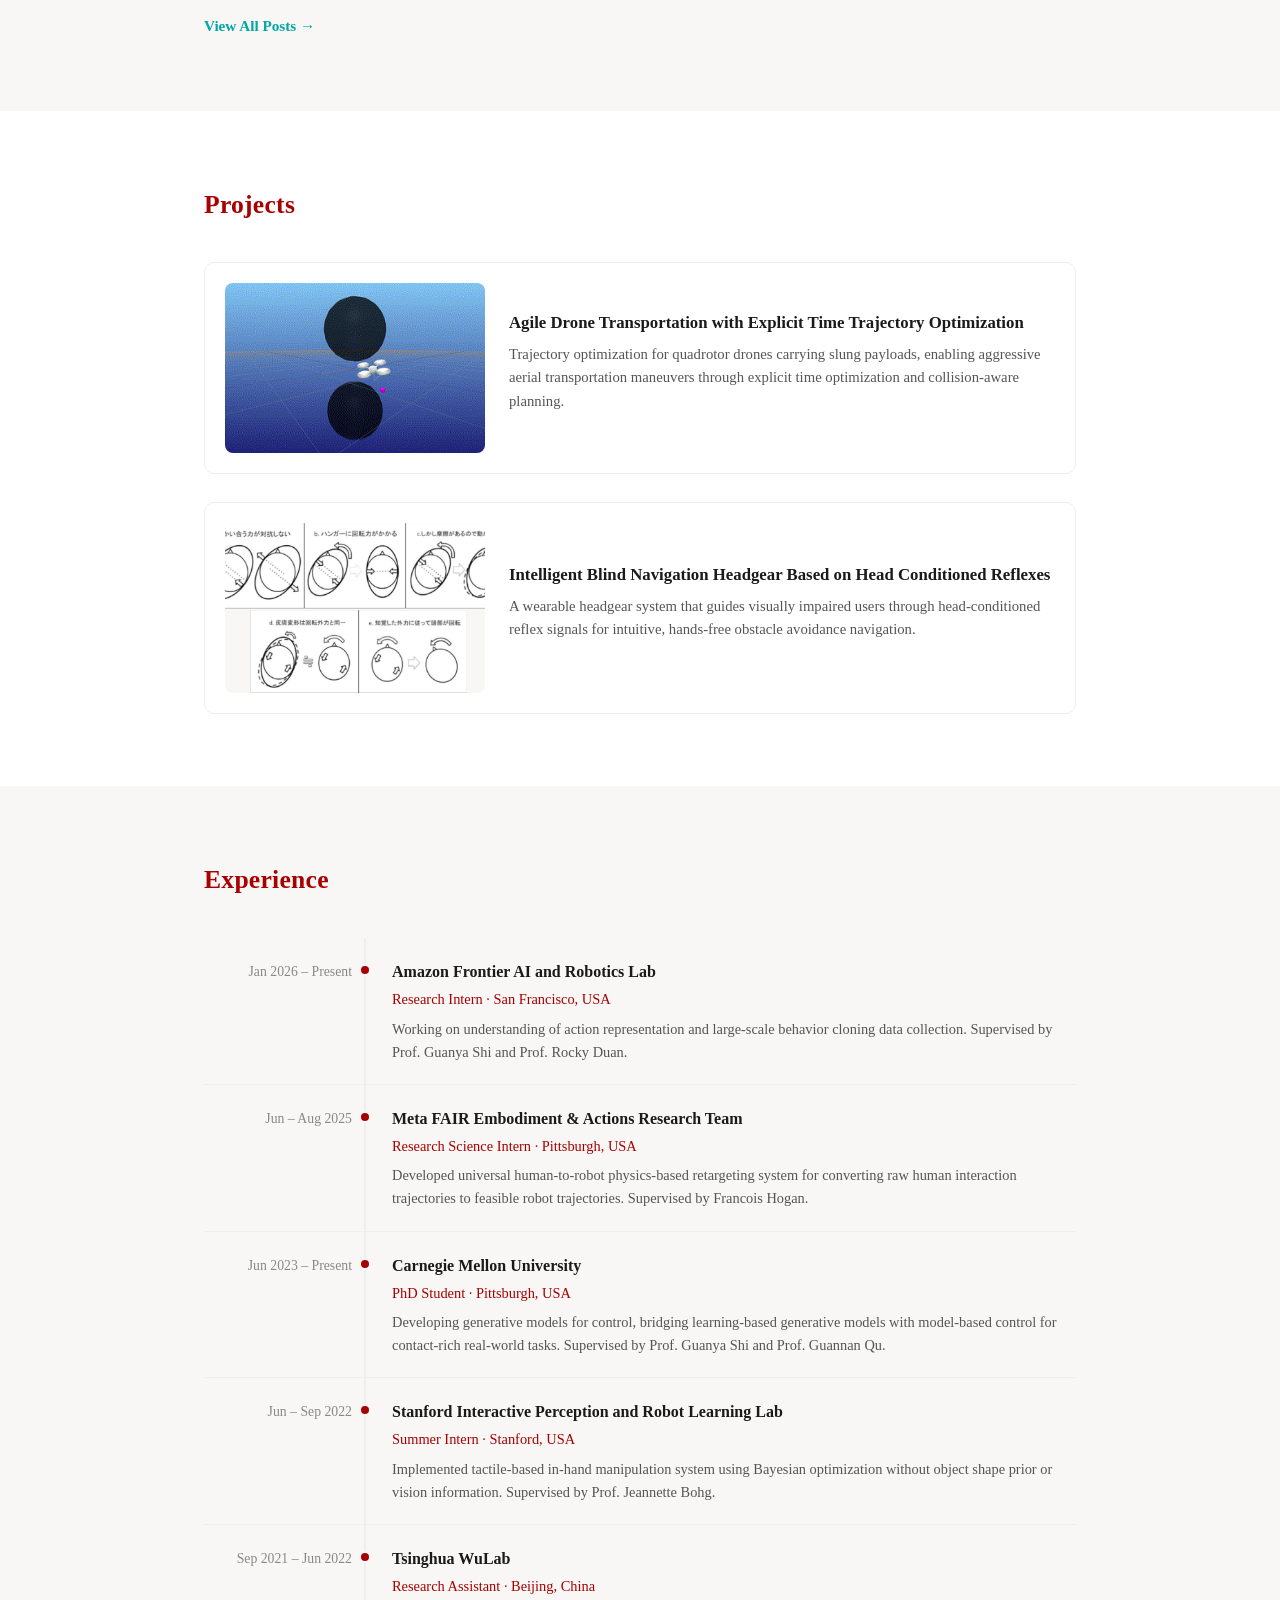
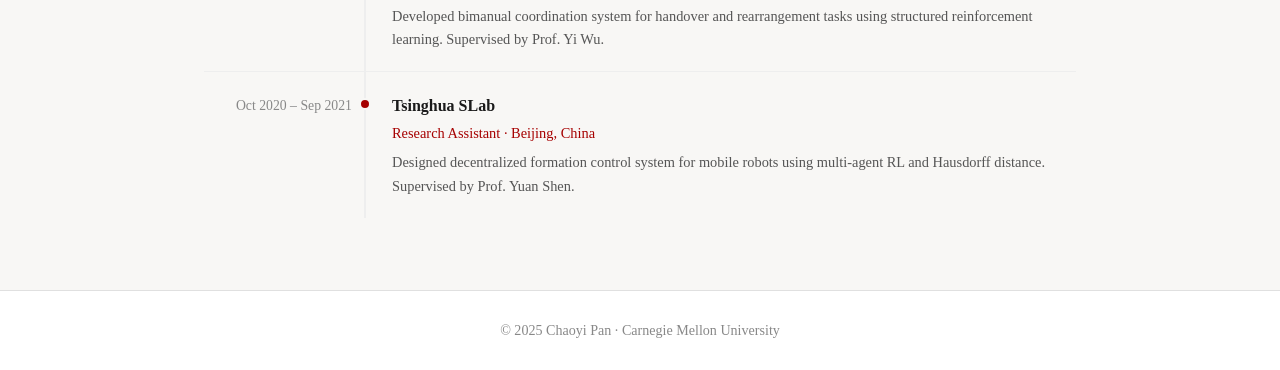
==== commit 78b6b8f6: "⚡ update author names" ====
--- a/index.html
+++ b/index.html
@@ -155,7 +155,7 @@
           </div>
           <div class="pub-info">
             <h4 class="pub-title">Much Ado About Noising: Dispelling the Myths of Generative Robotic Control</h4>
-            <p class="pub-authors"><span class="me">Chaoyi Pan</span>, Gokul Anantharaman, Nicholas Huang, Chris Jin, Daniel Pfrommer, Chengyi Yuan, Frank Permenter, Guannan Qu, Nicolò Boffi, Guanya Shi, Max Simchowitz</p>
+            <p class="pub-authors"><span class="me">Chaoyi Pan</span>, Giri Anantharaman, Nai-Chieh Huang, Claire Jin, Daniel Pfrommer, Chenyang Yuan, Frank Permenter, Guannan Qu, Nicholas Boffi, Guanya Shi, Max Simchowitz</p>
             <p class="pub-venue">ICLR 2026</p>
             <div class="pub-links">
               <a href="https://arxiv.org/abs/2512.01809" target="_blank" rel="noopener">Paper</a>
@@ -177,7 +177,7 @@
           </div>
           <div class="pub-info">
             <h4 class="pub-title">SPIDER: Scalable Physics-Informed Dexterous Retargeting</h4>
-            <p class="pub-authors"><span class="me">Chaoyi Pan</span>, Chaoqiang Wang, Hao Qi, Zhiao Liu, Harish Bharadhwaj, Abhinandan Sharma, Taosha Wu, Guanya Shi, Jitendra Malik, Frank Hogan</p>
+            <p class="pub-authors"><span class="me">Chaoyi Pan</span>, Changhao Wang, Haozhi Qi, Ziqi Liu, Homanga Bharadhwaj, Akarsh Sharma, Tingfan Wu, Guanya Shi, Jitendra Malik, Francois Hogan</p>
             <p class="pub-venue">arXiv 2025</p>
             <div class="pub-links">
               <a href="https://arxiv.org/abs/2511.09484" target="_blank" rel="noopener">Paper</a>
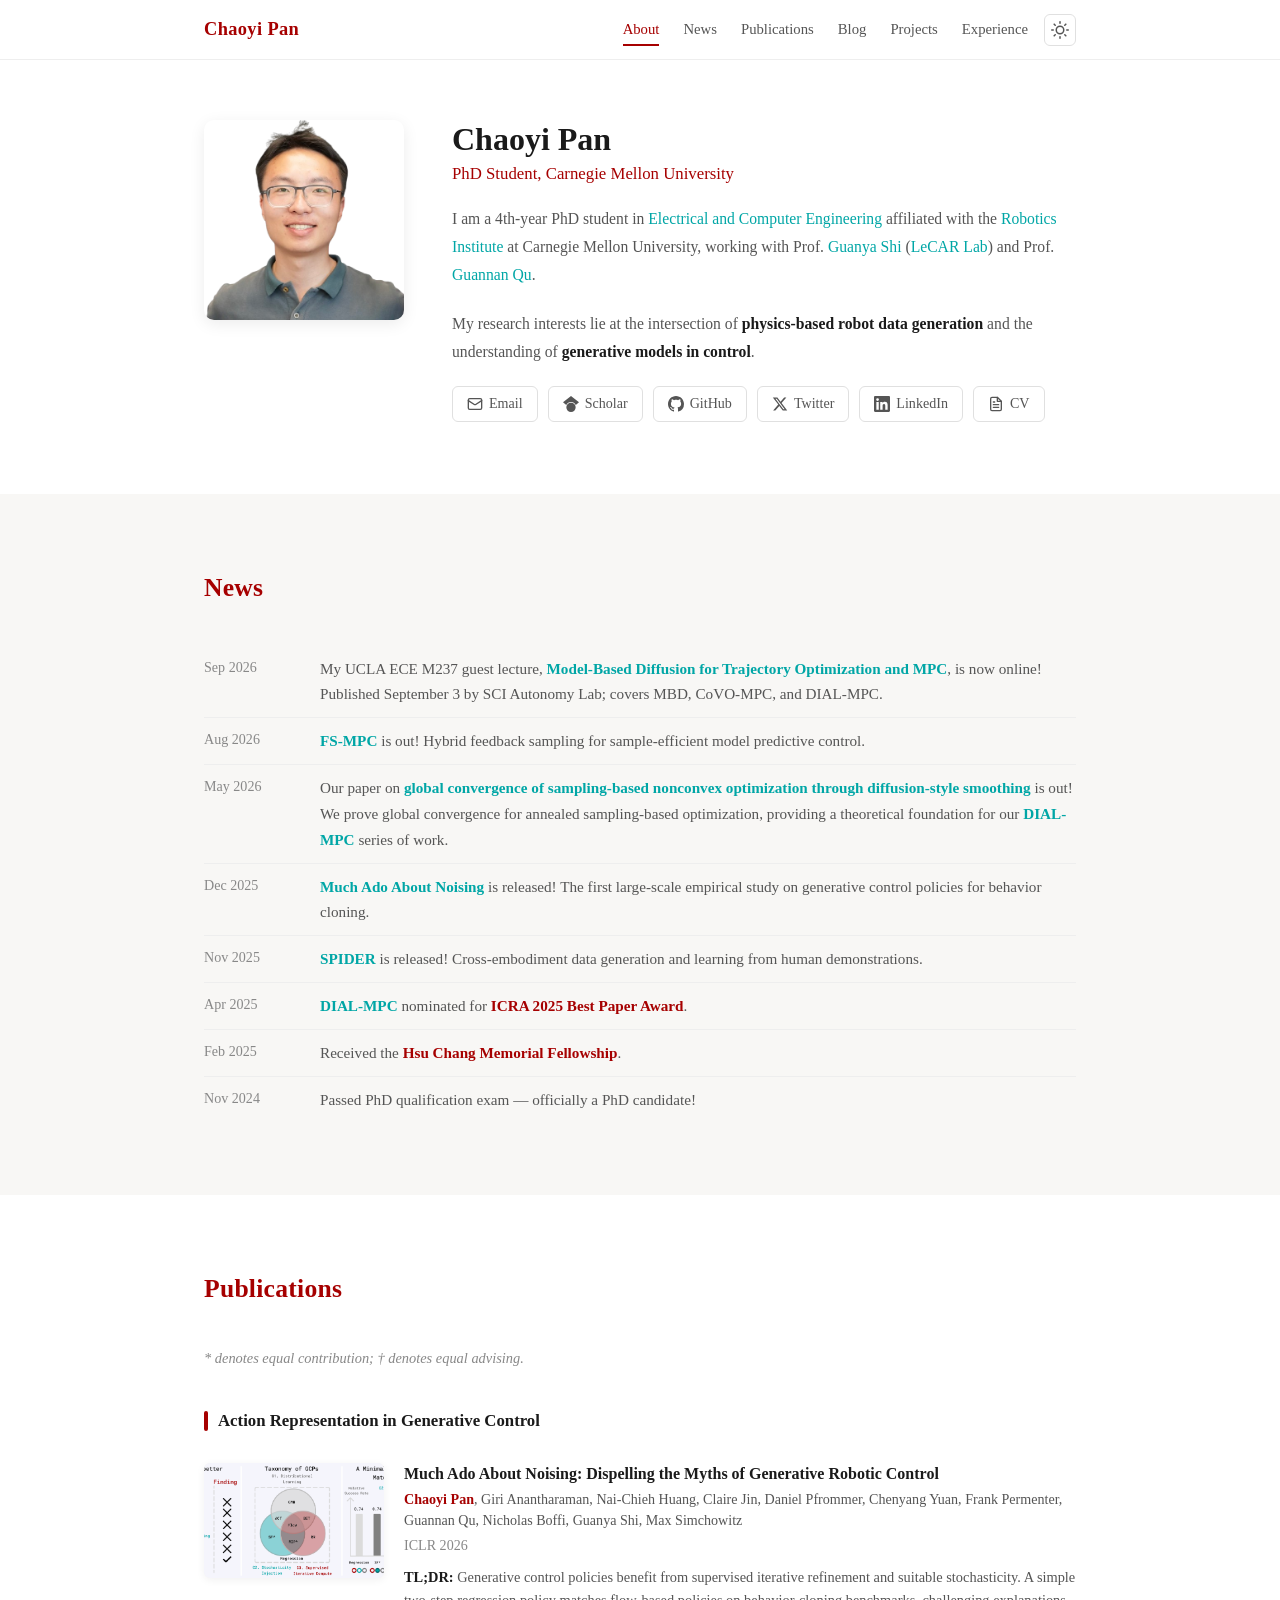
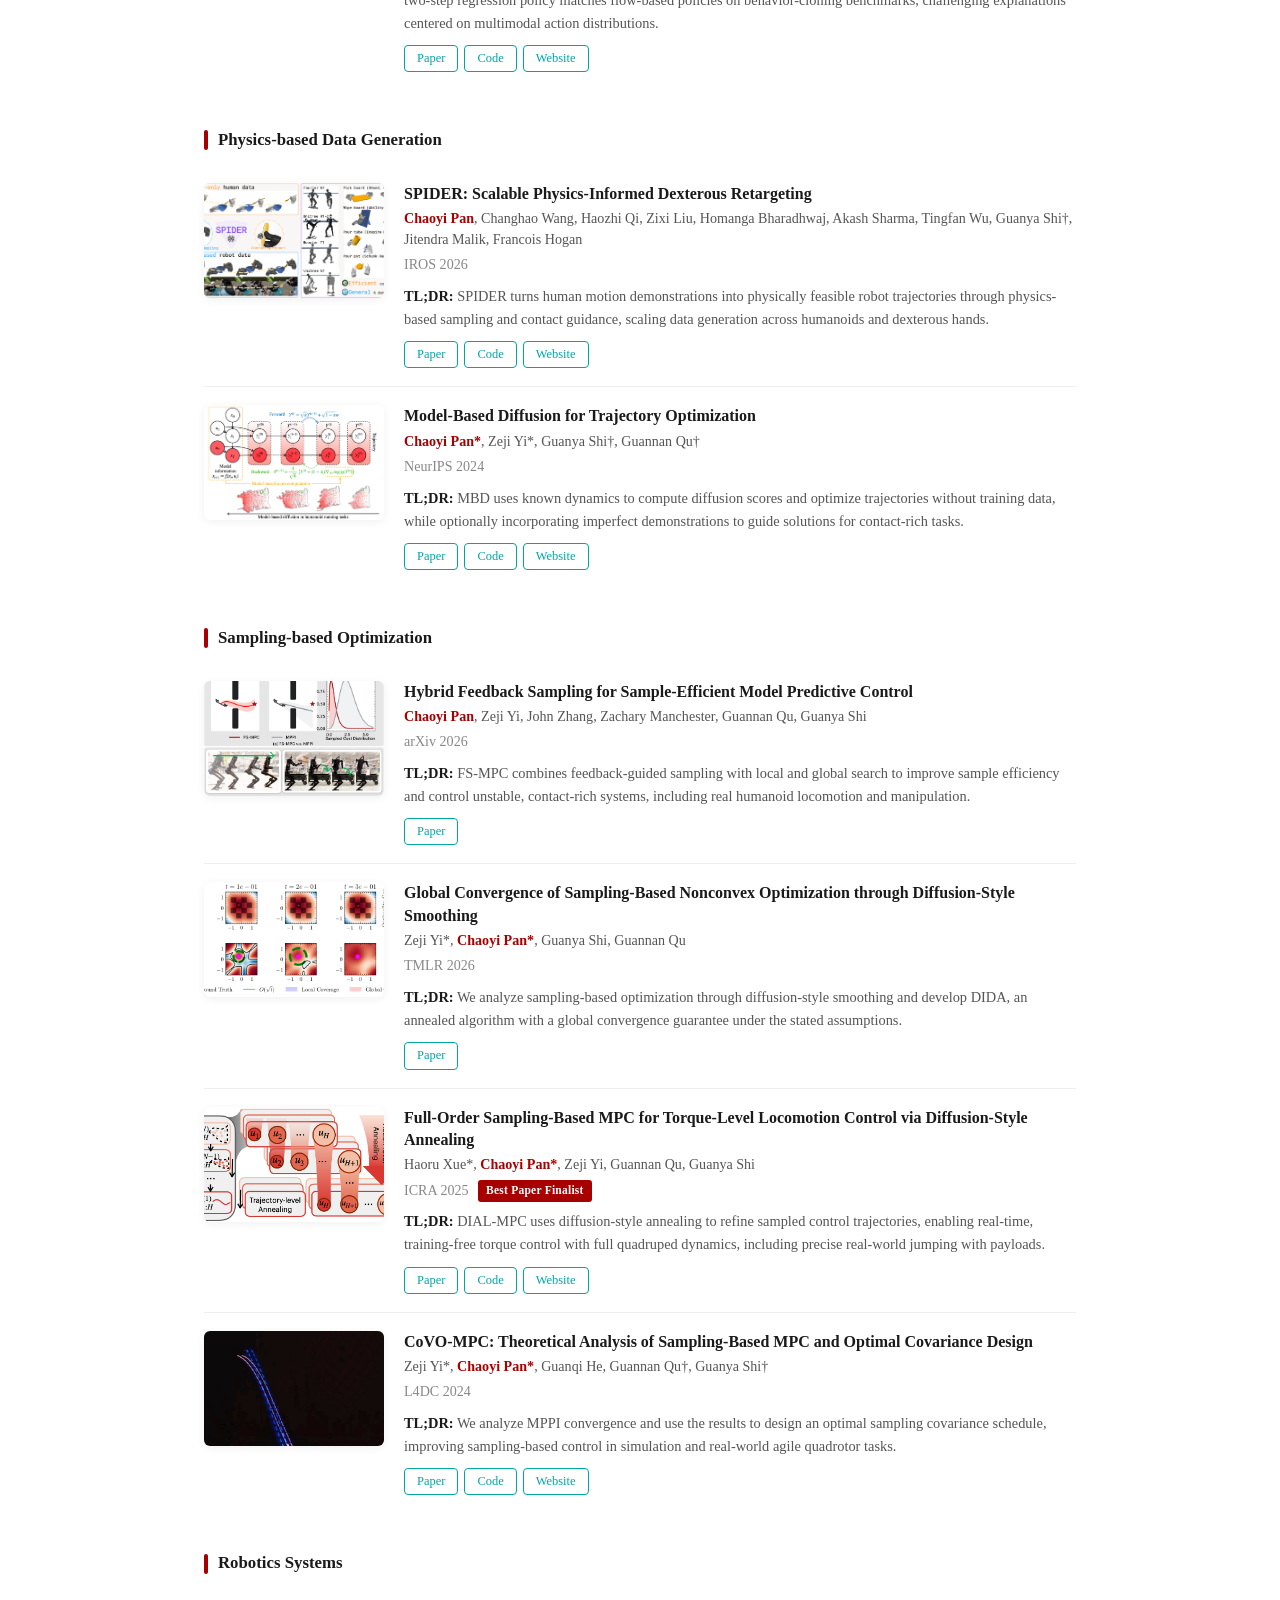
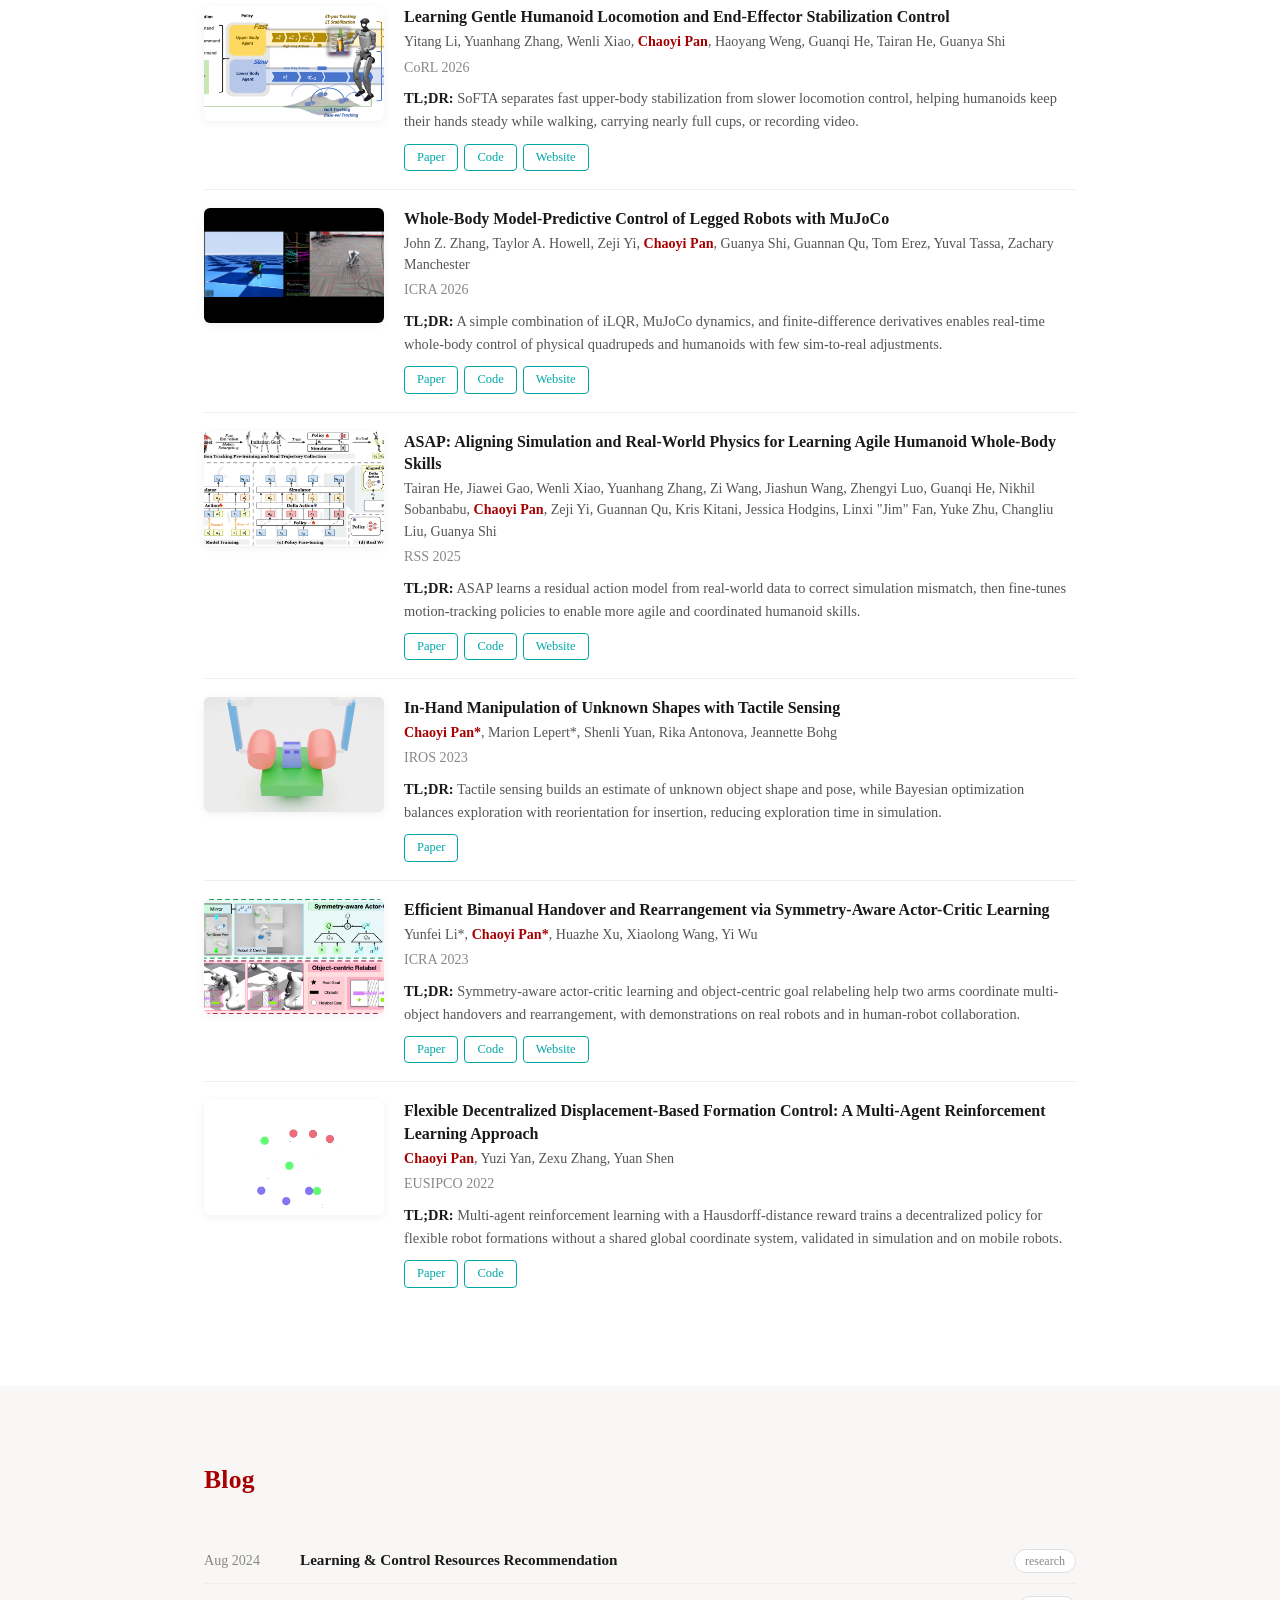
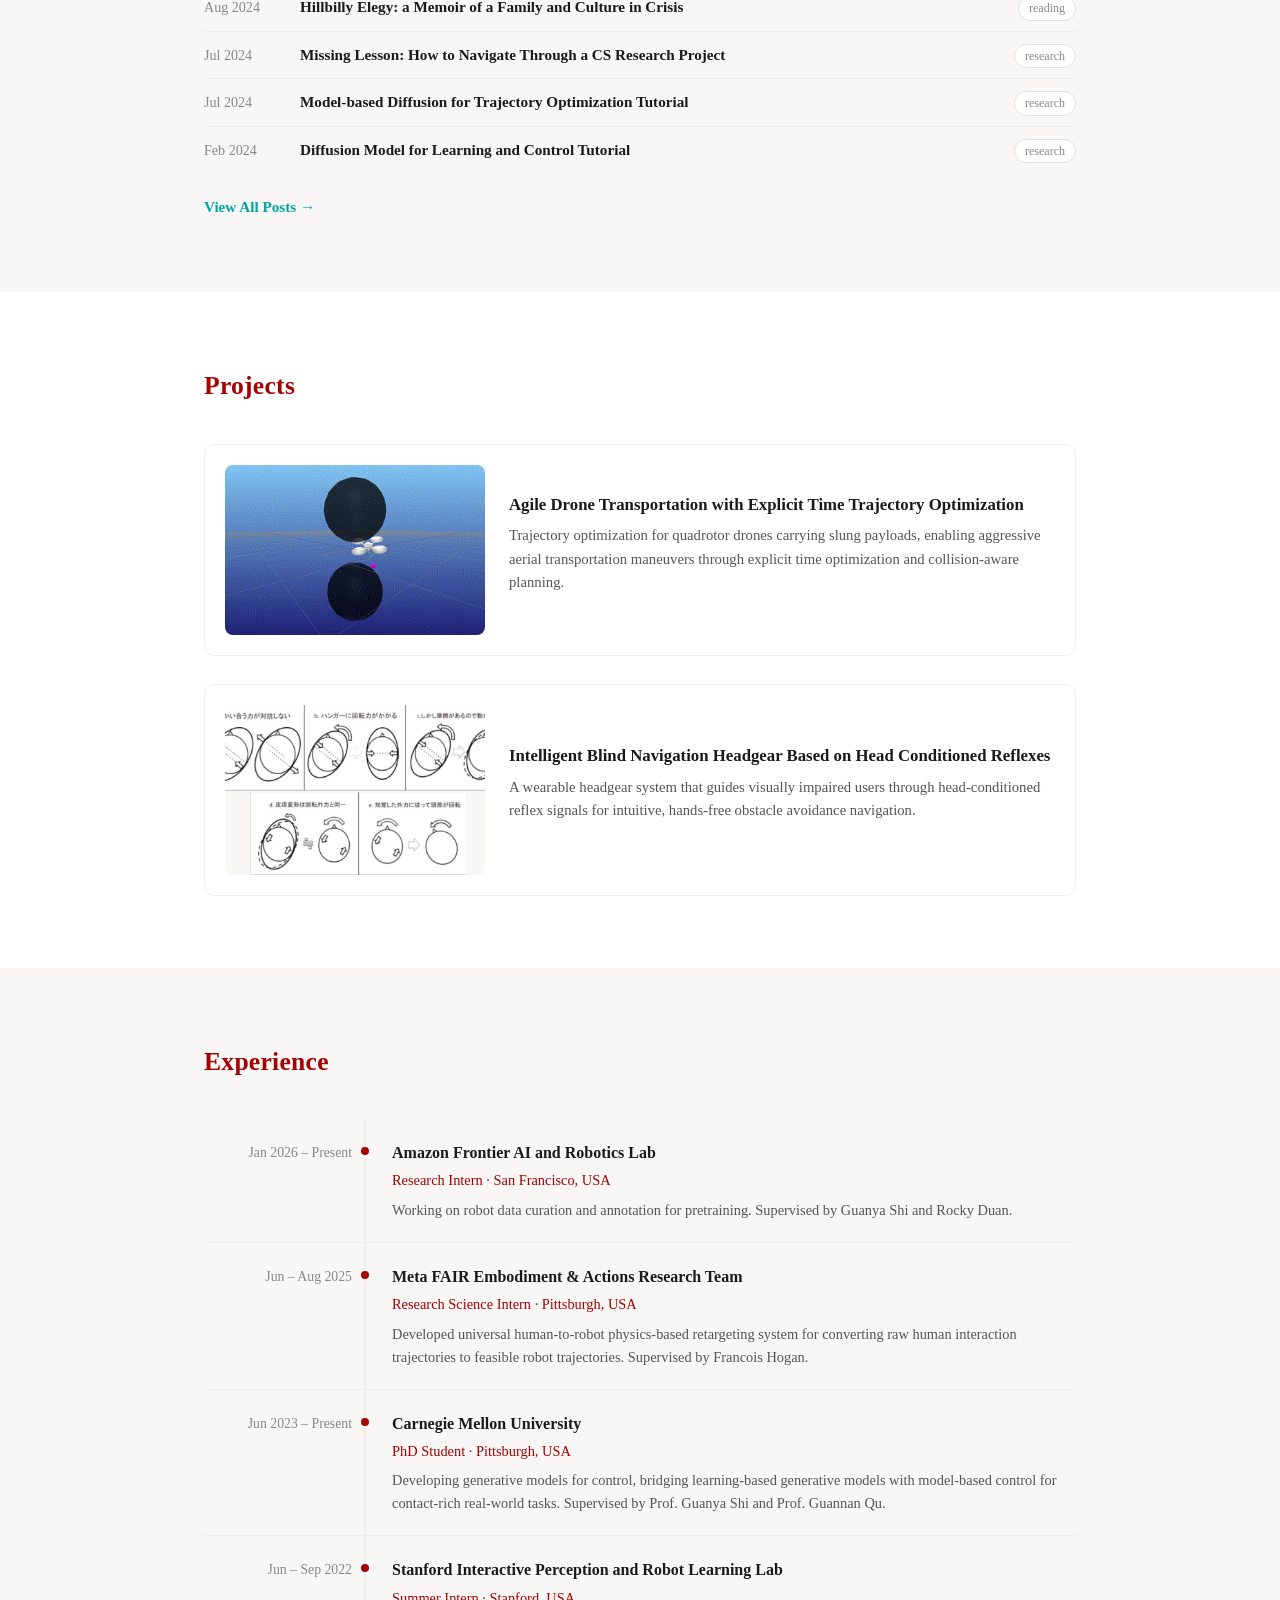
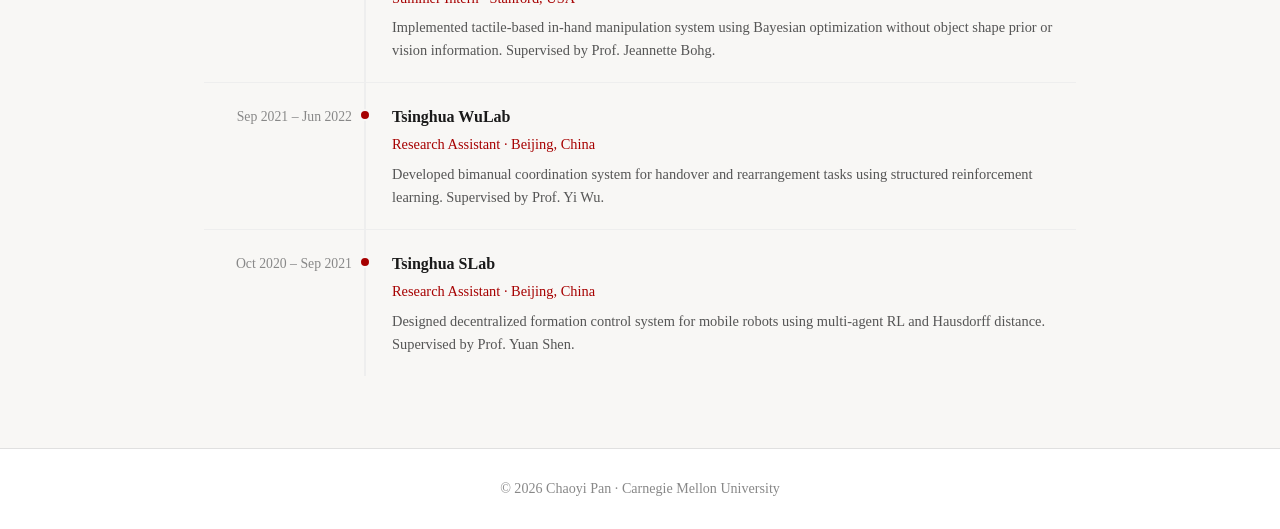
==== commit 98aa70a6: "Update bio, CV, news, and publications with paper summaries" ====
--- a/index.html
+++ b/index.html
@@ -4,10 +4,10 @@
   <meta charset="UTF-8">
   <meta name="viewport" content="width=device-width, initial-scale=1.0">
   <title>Chaoyi Pan - Carnegie Mellon University</title>
-  <meta name="description" content="Chaoyi Pan is a PhD candidate in ECE at Carnegie Mellon University, researching physics-based robot data generation and generative models in control.">
+  <meta name="description" content="Chaoyi Pan is a 4th-year PhD student in ECE at Carnegie Mellon University, researching physics-based robot data generation and generative models in control.">
   <meta name="author" content="Chaoyi Pan">
   <meta property="og:title" content="Chaoyi Pan - Carnegie Mellon University">
-  <meta property="og:description" content="PhD candidate researching physics-based robot data generation and generative models in control.">
+  <meta property="og:description" content="4th-year PhD student researching physics-based robot data generation and generative models in control.">
   <meta property="og:type" content="website">
   <link rel="stylesheet" href="css/style.css">
   <script>
@@ -55,9 +55,9 @@
         </div>
         <div class="about-content">
           <h1 class="about-name">Chaoyi Pan</h1>
-          <p class="about-title">PhD Candidate, Carnegie Mellon University</p>
+          <p class="about-title">PhD Student, Carnegie Mellon University</p>
           <p class="about-bio">
-            I am a 3rd-year PhD candidate in
+            I am a 4th-year PhD student in
             <a href="https://www.ece.cmu.edu/" target="_blank" rel="noopener">Electrical and Computer Engineering</a>
             affiliated with the
             <a href="https://www.ri.cmu.edu" target="_blank" rel="noopener">Robotics Institute</a>
@@ -106,6 +106,24 @@
       <h2 class="section-title">News</h2>
       <ul class="news-list">
         <li>
+          <span class="news-date">Sep 2026</span>
+          <span class="news-content">
+            My UCLA ECE M237 guest lecture, <a href="https://www.youtube.com/watch?v=f2r97Jw5tHk" target="_blank" rel="noopener">Model-Based Diffusion for Trajectory Optimization and MPC</a>, is now online! Published September 3 by SCI Autonomy Lab; covers MBD, CoVO-MPC, and DIAL-MPC.
+          </span>
+        </li>
+        <li>
+          <span class="news-date">Aug 2026</span>
+          <span class="news-content">
+            <a href="https://arxiv.org/abs/2608.19443" target="_blank" rel="noopener">FS-MPC</a> is out! Hybrid feedback sampling for sample-efficient model predictive control.
+          </span>
+        </li>
+        <li>
+          <span class="news-date">May 2026</span>
+          <span class="news-content">
+            Our paper on <a href="https://arxiv.org/abs/2605.16520" target="_blank" rel="noopener">global convergence of sampling-based nonconvex optimization through diffusion-style smoothing</a> is out! We prove global convergence for annealed sampling-based optimization, providing a theoretical foundation for our <a href="https://lecar-lab.github.io/dial-mpc/" target="_blank" rel="noopener">DIAL-MPC</a> series of work.
+          </span>
+        </li>
+        <li>
           <span class="news-date">Dec 2025</span>
           <span class="news-content">
             <a href="https://simchowitzlabpublic.github.io/much-ado-about-noising-project/">Much Ado About Noising</a> is released! The first large-scale empirical study on generative control policies for behavior cloning.
@@ -143,7 +161,7 @@
   <section id="publications" class="section">
     <div class="container">
       <h2 class="section-title">Publications</h2>
-      <p class="pub-note">* denotes equal contribution.</p>
+      <p class="pub-note">* denotes equal contribution; &dagger; denotes equal advising.</p>
 
       <!-- Action Representation in Generative Control -->
       <h3 class="research-direction">Action Representation in Generative Control</h3>
@@ -157,6 +175,7 @@
             <h4 class="pub-title">Much Ado About Noising: Dispelling the Myths of Generative Robotic Control</h4>
             <p class="pub-authors"><span class="me">Chaoyi Pan</span>, Giri Anantharaman, Nai-Chieh Huang, Claire Jin, Daniel Pfrommer, Chenyang Yuan, Frank Permenter, Guannan Qu, Nicholas Boffi, Guanya Shi, Max Simchowitz</p>
             <p class="pub-venue">ICLR 2026</p>
+            <p class="pub-tldr"><strong>TL;DR:</strong> Generative control policies benefit from supervised iterative refinement and suitable stochasticity. A simple two-step regression policy matches flow-based policies on behavior-cloning benchmarks, challenging explanations centered on multimodal action distributions.</p>
             <div class="pub-links">
               <a href="https://arxiv.org/abs/2512.01809" target="_blank" rel="noopener">Paper</a>
               <a href="https://github.com/simchowitzlabpublic/much-ado-about-noising" target="_blank" rel="noopener">Code</a>
@@ -177,8 +196,9 @@
           </div>
           <div class="pub-info">
             <h4 class="pub-title">SPIDER: Scalable Physics-Informed Dexterous Retargeting</h4>
-            <p class="pub-authors"><span class="me">Chaoyi Pan</span>, Changhao Wang, Haozhi Qi, Ziqi Liu, Homanga Bharadhwaj, Akarsh Sharma, Tingfan Wu, Guanya Shi, Jitendra Malik, Francois Hogan</p>
-            <p class="pub-venue">arXiv 2025</p>
+            <p class="pub-authors"><span class="me">Chaoyi Pan</span>, Changhao Wang, Haozhi Qi, Zixi Liu, Homanga Bharadhwaj, Akash Sharma, Tingfan Wu, Guanya Shi&dagger;, Jitendra Malik, Francois Hogan</p>
+            <p class="pub-venue">IROS 2026</p>
+            <p class="pub-tldr"><strong>TL;DR:</strong> SPIDER turns human motion demonstrations into physically feasible robot trajectories through physics-based sampling and contact guidance, scaling data generation across humanoids and dexterous hands.</p>
             <div class="pub-links">
               <a href="https://arxiv.org/abs/2511.09484" target="_blank" rel="noopener">Paper</a>
               <a href="https://github.com/jc-bao/spider" target="_blank" rel="noopener">Code</a>
@@ -193,8 +213,9 @@
           </div>
           <div class="pub-info">
             <h4 class="pub-title">Model-Based Diffusion for Trajectory Optimization</h4>
-            <p class="pub-authors"><span class="me">Chaoyi Pan*</span>, Zeji Yi*, Guanya Shi, Guannan Qu</p>
+            <p class="pub-authors"><span class="me">Chaoyi Pan*</span>, Zeji Yi*, Guanya Shi&dagger;, Guannan Qu&dagger;</p>
             <p class="pub-venue">NeurIPS 2024</p>
+            <p class="pub-tldr"><strong>TL;DR:</strong> MBD uses known dynamics to compute diffusion scores and optimize trajectories without training data, while optionally incorporating imperfect demonstrations to guide solutions for contact-rich tasks.</p>
             <div class="pub-links">
               <a href="https://drive.google.com/file/d/1kPjD79Cfr9spWulWNVFMRHqTE-mjbGAp/view?usp=sharing" target="_blank" rel="noopener">Paper</a>
               <a href="https://github.com/LeCAR-Lab/model-based-diffusion" target="_blank" rel="noopener">Code</a>
@@ -211,12 +232,43 @@
 
         <div class="pub-entry">
           <div class="pub-thumb">
+            <img src="assets/pub/fs-mpc.png" alt="Hybrid Feedback Sampling for Sample-Efficient Model Predictive Control overview" loading="lazy">
+          </div>
+          <div class="pub-info">
+            <h4 class="pub-title">Hybrid Feedback Sampling for Sample-Efficient Model Predictive Control</h4>
+            <p class="pub-authors"><span class="me">Chaoyi Pan</span>, Zeji Yi, John Zhang, Zachary Manchester, Guannan Qu, Guanya Shi</p>
+            <p class="pub-venue">arXiv 2026</p>
+            <p class="pub-tldr"><strong>TL;DR:</strong> FS-MPC combines feedback-guided sampling with local and global search to improve sample efficiency and control unstable, contact-rich systems, including real humanoid locomotion and manipulation.</p>
+            <div class="pub-links">
+              <a href="https://arxiv.org/abs/2608.19443" target="_blank" rel="noopener">Paper</a>
+            </div>
+          </div>
+        </div>
+
+        <div class="pub-entry">
+          <div class="pub-thumb">
+            <img src="assets/pub/global-convergence.png" alt="Global Convergence of Sampling-Based Nonconvex Optimization through Diffusion-Style Smoothing overview" loading="lazy">
+          </div>
+          <div class="pub-info">
+            <h4 class="pub-title">Global Convergence of Sampling-Based Nonconvex Optimization through Diffusion-Style Smoothing</h4>
+            <p class="pub-authors">Zeji Yi*, <span class="me">Chaoyi Pan*</span>, Guanya Shi, Guannan Qu</p>
+            <p class="pub-venue">TMLR 2026</p>
+            <p class="pub-tldr"><strong>TL;DR:</strong> We analyze sampling-based optimization through diffusion-style smoothing and develop DIDA, an annealed algorithm with a global convergence guarantee under the stated assumptions.</p>
+            <div class="pub-links">
+              <a href="https://arxiv.org/abs/2605.16520" target="_blank" rel="noopener">Paper</a>
+            </div>
+          </div>
+        </div>
+
+        <div class="pub-entry">
+          <div class="pub-thumb">
             <img src="assets/pub/dial-mpc.png" alt="DIAL-MPC teaser" loading="lazy">
           </div>
           <div class="pub-info">
             <h4 class="pub-title">Full-Order Sampling-Based MPC for Torque-Level Locomotion Control via Diffusion-Style Annealing</h4>
             <p class="pub-authors">Haoru Xue*, <span class="me">Chaoyi Pan*</span>, Zeji Yi, Guannan Qu, Guanya Shi</p>
             <p class="pub-venue">ICRA 2025 <span class="pub-badge">Best Paper Finalist</span></p>
+            <p class="pub-tldr"><strong>TL;DR:</strong> DIAL-MPC uses diffusion-style annealing to refine sampled control trajectories, enabling real-time, training-free torque control with full quadruped dynamics, including precise real-world jumping with payloads.</p>
             <div class="pub-links">
               <a href="https://arxiv.org/abs/2409.15610" target="_blank" rel="noopener">Paper</a>
               <a href="https://github.com/LeCAR-Lab/dial-mpc" target="_blank" rel="noopener">Code</a>
@@ -231,8 +283,9 @@
           </div>
           <div class="pub-info">
             <h4 class="pub-title">CoVO-MPC: Theoretical Analysis of Sampling-Based MPC and Optimal Covariance Design</h4>
-            <p class="pub-authors">Zeji Yi*, <span class="me">Chaoyi Pan*</span>, Guanqi He, Guannan Qu, Guanya Shi</p>
+            <p class="pub-authors">Zeji Yi*, <span class="me">Chaoyi Pan*</span>, Guanqi He, Guannan Qu&dagger;, Guanya Shi&dagger;</p>
             <p class="pub-venue">L4DC 2024</p>
+            <p class="pub-tldr"><strong>TL;DR:</strong> We analyze MPPI convergence and use the results to design an optimal sampling covariance schedule, improving sampling-based control in simulation and real-world agile quadrotor tasks.</p>
             <div class="pub-links">
               <a href="https://arxiv.org/abs/2401.07369" target="_blank" rel="noopener">Paper</a>
               <a href="https://github.com/LeCAR-Lab/quadjax" target="_blank" rel="noopener">Code</a>
@@ -249,12 +302,64 @@
 
         <div class="pub-entry">
           <div class="pub-thumb">
+            <img src="assets/pub/softa.png" alt="Learning Gentle Humanoid Locomotion and End-Effector Stabilization Control overview" loading="lazy">
+          </div>
+          <div class="pub-info">
+            <h4 class="pub-title">Learning Gentle Humanoid Locomotion and End-Effector Stabilization Control</h4>
+            <p class="pub-authors">Yitang Li, Yuanhang Zhang, Wenli Xiao, <span class="me">Chaoyi Pan</span>, Haoyang Weng, Guanqi He, Tairan He, Guanya Shi</p>
+            <p class="pub-venue">CoRL 2026</p>
+            <p class="pub-tldr"><strong>TL;DR:</strong> SoFTA separates fast upper-body stabilization from slower locomotion control, helping humanoids keep their hands steady while walking, carrying nearly full cups, or recording video.</p>
+            <div class="pub-links">
+              <a href="https://arxiv.org/abs/2505.24198" target="_blank" rel="noopener">Paper</a>
+              <a href="https://github.com/LeCAR-Lab/SoFTA" target="_blank" rel="noopener">Code</a>
+              <a href="https://lecar-lab.github.io/SoFTA/" target="_blank" rel="noopener">Website</a>
+            </div>
+          </div>
+        </div>
+
+        <div class="pub-entry">
+          <div class="pub-thumb">
+            <img src="assets/pub/mujoco-mpc.png" alt="Whole-Body Model-Predictive Control of Legged Robots with MuJoCo overview" loading="lazy">
+          </div>
+          <div class="pub-info">
+            <h4 class="pub-title">Whole-Body Model-Predictive Control of Legged Robots with MuJoCo</h4>
+            <p class="pub-authors">John Z. Zhang, Taylor A. Howell, Zeji Yi, <span class="me">Chaoyi Pan</span>, Guanya Shi, Guannan Qu, Tom Erez, Yuval Tassa, Zachary Manchester</p>
+            <p class="pub-venue">ICRA 2026</p>
+            <p class="pub-tldr"><strong>TL;DR:</strong> A simple combination of iLQR, MuJoCo dynamics, and finite-difference derivatives enables real-time whole-body control of physical quadrupeds and humanoids with few sim-to-real adjustments.</p>
+            <div class="pub-links">
+              <a href="https://arxiv.org/abs/2503.04613" target="_blank" rel="noopener">Paper</a>
+              <a href="https://github.com/johnzhang3/mujoco_mpc_deploy/tree/main" target="_blank" rel="noopener">Code</a>
+              <a href="https://johnzhang3.github.io/mujoco_ilqr/" target="_blank" rel="noopener">Website</a>
+            </div>
+          </div>
+        </div>
+
+        <div class="pub-entry">
+          <div class="pub-thumb">
+            <img src="assets/pub/asap.png" alt="ASAP: Aligning Simulation and Real-World Physics for Learning Agile Humanoid Whole-Body Skills overview" loading="lazy">
+          </div>
+          <div class="pub-info">
+            <h4 class="pub-title">ASAP: Aligning Simulation and Real-World Physics for Learning Agile Humanoid Whole-Body Skills</h4>
+            <p class="pub-authors">Tairan He, Jiawei Gao, Wenli Xiao, Yuanhang Zhang, Zi Wang, Jiashun Wang, Zhengyi Luo, Guanqi He, Nikhil Sobanbabu, <span class="me">Chaoyi Pan</span>, Zeji Yi, Guannan Qu, Kris Kitani, Jessica Hodgins, Linxi &quot;Jim&quot; Fan, Yuke Zhu, Changliu Liu, Guanya Shi</p>
+            <p class="pub-venue">RSS 2025</p>
+            <p class="pub-tldr"><strong>TL;DR:</strong> ASAP learns a residual action model from real-world data to correct simulation mismatch, then fine-tunes motion-tracking policies to enable more agile and coordinated humanoid skills.</p>
+            <div class="pub-links">
+              <a href="https://arxiv.org/abs/2502.01143" target="_blank" rel="noopener">Paper</a>
+              <a href="https://github.com/LeCAR-Lab/ASAP" target="_blank" rel="noopener">Code</a>
+              <a href="https://agile.human2humanoid.com/" target="_blank" rel="noopener">Website</a>
+            </div>
+          </div>
+        </div>
+
+        <div class="pub-entry">
+          <div class="pub-thumb">
             <img src="assets/pub/tactile.gif" alt="In-Hand Manipulation teaser" loading="lazy">
           </div>
           <div class="pub-info">
             <h4 class="pub-title">In-Hand Manipulation of Unknown Shapes with Tactile Sensing</h4>
             <p class="pub-authors"><span class="me">Chaoyi Pan*</span>, Marion Lepert*, Shenli Yuan, Rika Antonova, Jeannette Bohg</p>
             <p class="pub-venue">IROS 2023</p>
+            <p class="pub-tldr"><strong>TL;DR:</strong> Tactile sensing builds an estimate of unknown object shape and pose, while Bayesian optimization balances exploration with reorientation for insertion, reducing exploration time in simulation.</p>
             <div class="pub-links">
               <a href="https://arxiv.org/pdf/2210.13403.pdf" target="_blank" rel="noopener">Paper</a>
             </div>
@@ -269,6 +374,7 @@
             <h4 class="pub-title">Efficient Bimanual Handover and Rearrangement via Symmetry-Aware Actor-Critic Learning</h4>
             <p class="pub-authors">Yunfei Li*, <span class="me">Chaoyi Pan*</span>, Huazhe Xu, Xiaolong Wang, Yi Wu</p>
             <p class="pub-venue">ICRA 2023</p>
+            <p class="pub-tldr"><strong>TL;DR:</strong> Symmetry-aware actor-critic learning and object-centric goal relabeling help two arms coordinate multi-object handovers and rearrangement, with demonstrations on real robots and in human-robot collaboration.</p>
             <div class="pub-links">
               <a href="https://drive.google.com/file/d/1ISJ2yjqeuiUgA4wzdI3Gbi_AN5k_RKGP/view?usp=sharing" target="_blank" rel="noopener">Paper</a>
               <a href="https://github.com/jc-bao/srl" target="_blank" rel="noopener">Code</a>
@@ -285,6 +391,7 @@
             <h4 class="pub-title">Flexible Decentralized Displacement-Based Formation Control: A Multi-Agent Reinforcement Learning Approach</h4>
             <p class="pub-authors"><span class="me">Chaoyi Pan</span>, Yuzi Yan, Zexu Zhang, Yuan Shen</p>
             <p class="pub-venue">EUSIPCO 2022</p>
+            <p class="pub-tldr"><strong>TL;DR:</strong> Multi-agent reinforcement learning with a Hausdorff-distance reward trains a decentralized policy for flexible robot formations without a shared global coordinate system, validated in simulation and on mobile robots.</p>
             <div class="pub-links">
               <a href="https://ieeexplore.ieee.org/stamp/stamp.jsp?tp=&arnumber=9909889" target="_blank" rel="noopener">Paper</a>
               <a href="https://github.com/jc-bao/gym-formation" target="_blank" rel="noopener">Code</a>
@@ -373,7 +480,7 @@
           <div class="exp-info">
             <h4 class="exp-org">Amazon Frontier AI and Robotics Lab</h4>
             <p class="exp-role">Research Intern &middot; San Francisco, USA</p>
-            <p class="exp-desc">Working on understanding of action representation and large-scale behavior cloning data collection. Supervised by Prof. Guanya Shi and Prof. Rocky Duan.</p>
+            <p class="exp-desc">Working on robot data curation and annotation for pretraining. Supervised by Guanya Shi and Rocky Duan.</p>
           </div>
         </div>
 
@@ -429,7 +536,7 @@
   <!-- Footer -->
   <footer class="footer">
     <div class="container">
-      &copy; 2025 Chaoyi Pan &middot; Carnegie Mellon University
+      &copy; 2026 Chaoyi Pan &middot; Carnegie Mellon University
     </div>
   </footer>
 
--- a/css/style.css
+++ b/css/style.css
@@ -453,6 +453,18 @@
   margin-bottom: 8px;
 }
 
+.pub-tldr {
+  color: var(--text-secondary);
+  font-size: 0.9rem;
+  line-height: 1.6;
+  margin-bottom: 10px;
+}
+
+.pub-tldr strong {
+  color: var(--text);
+  font-weight: 600;
+}
+
 .pub-badge {
   display: inline-block;
   padding: 1px 8px;
